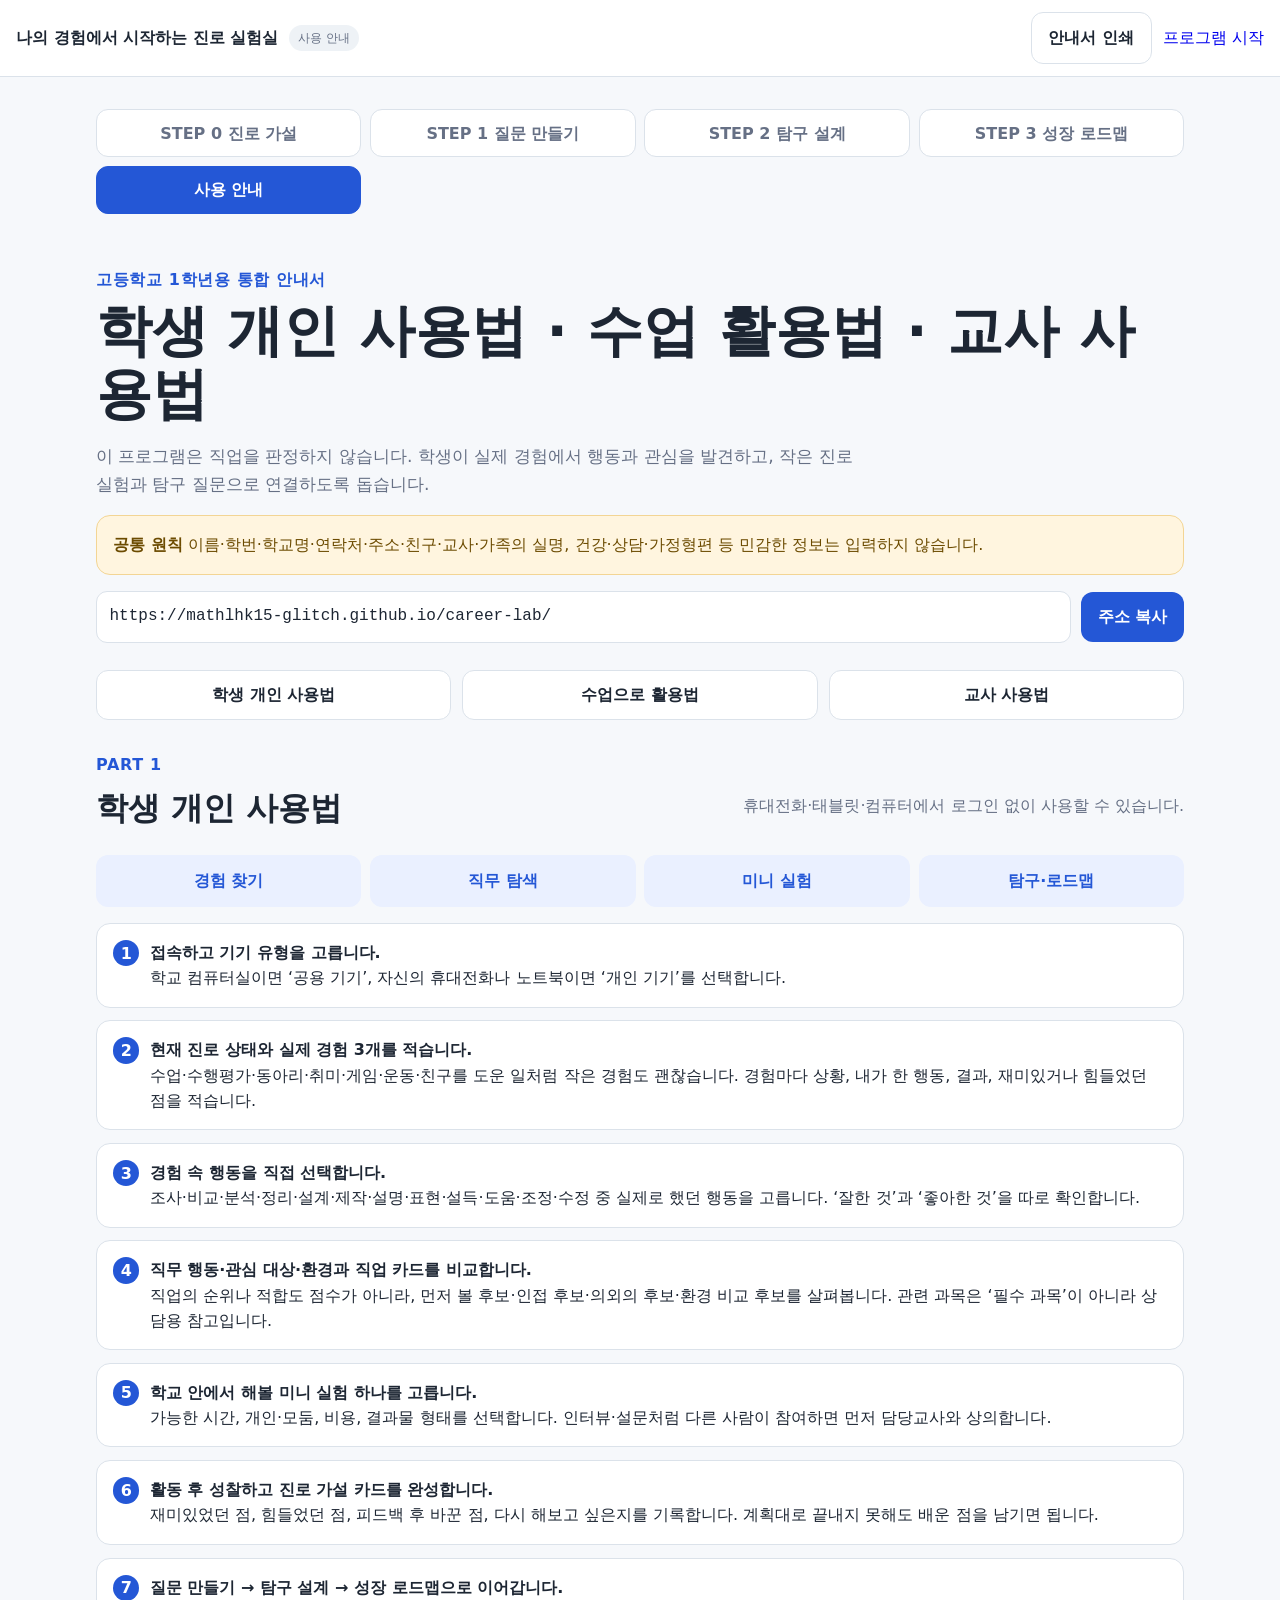
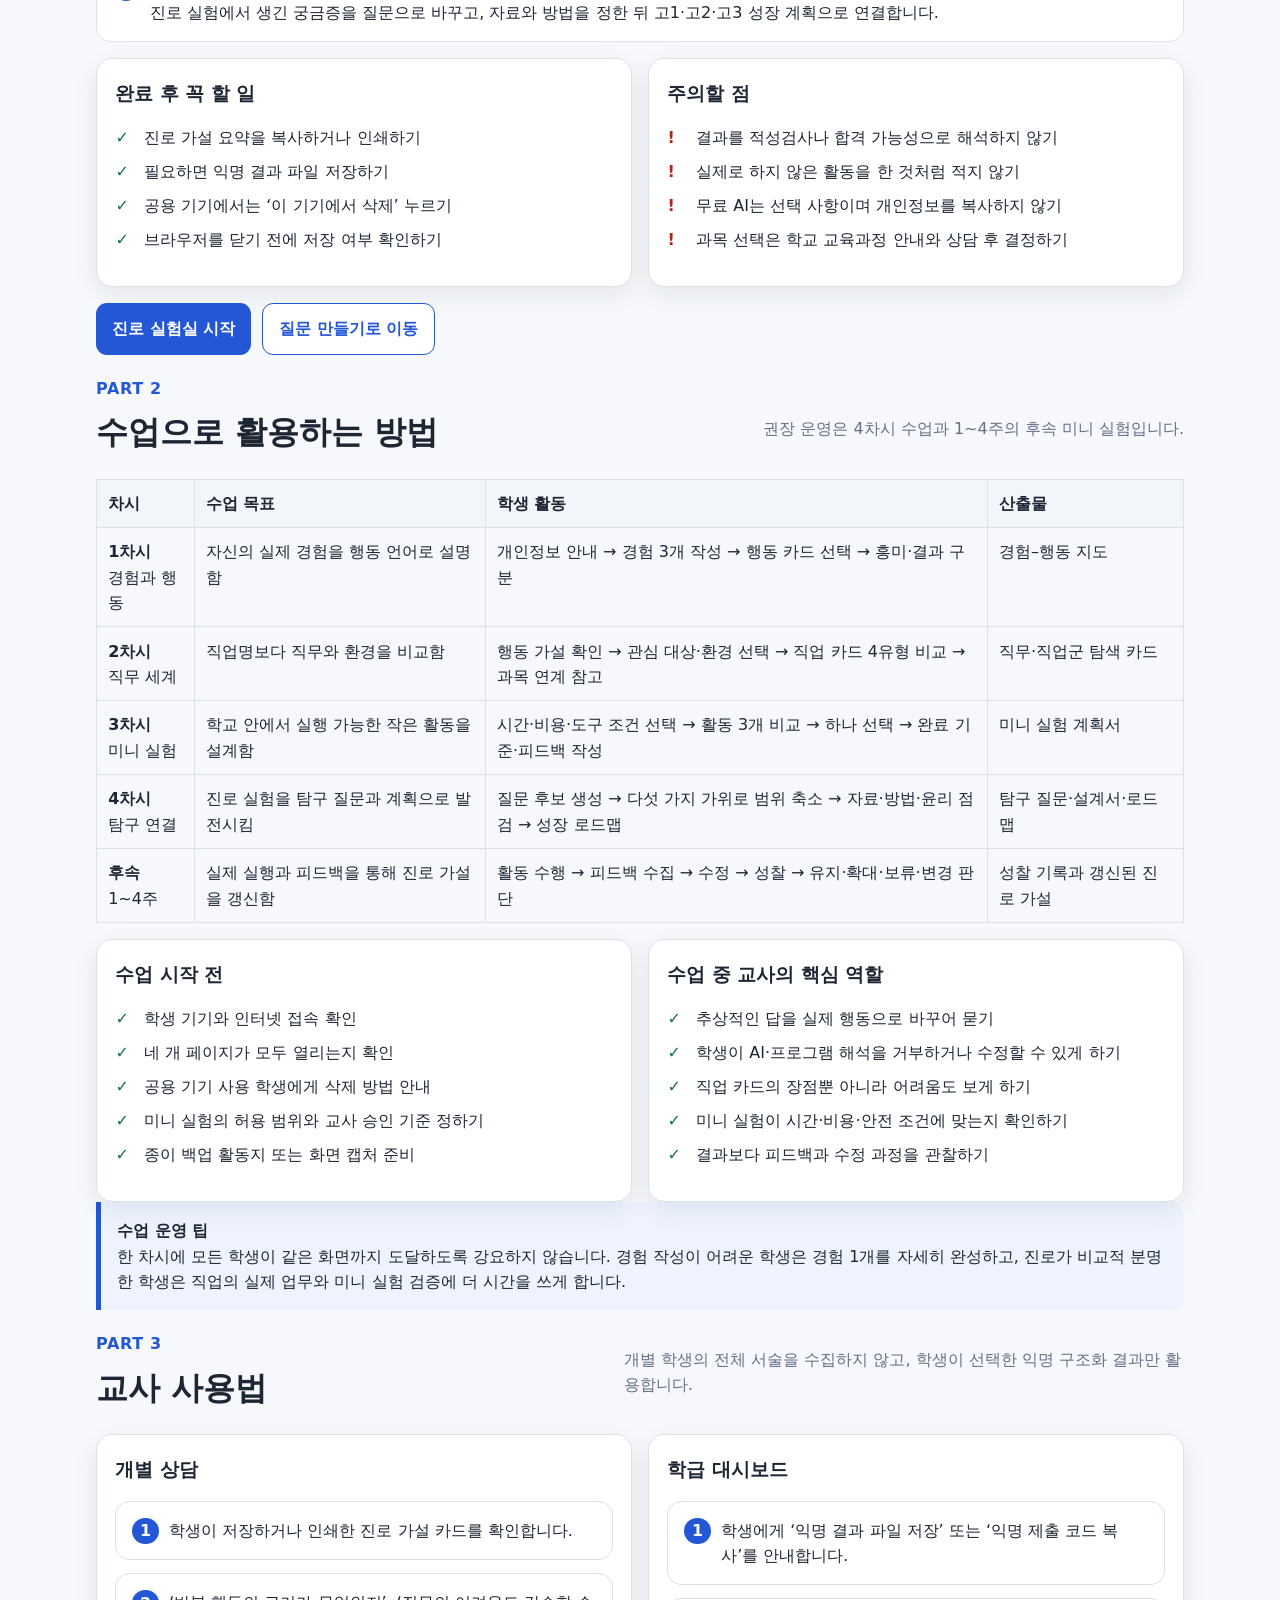
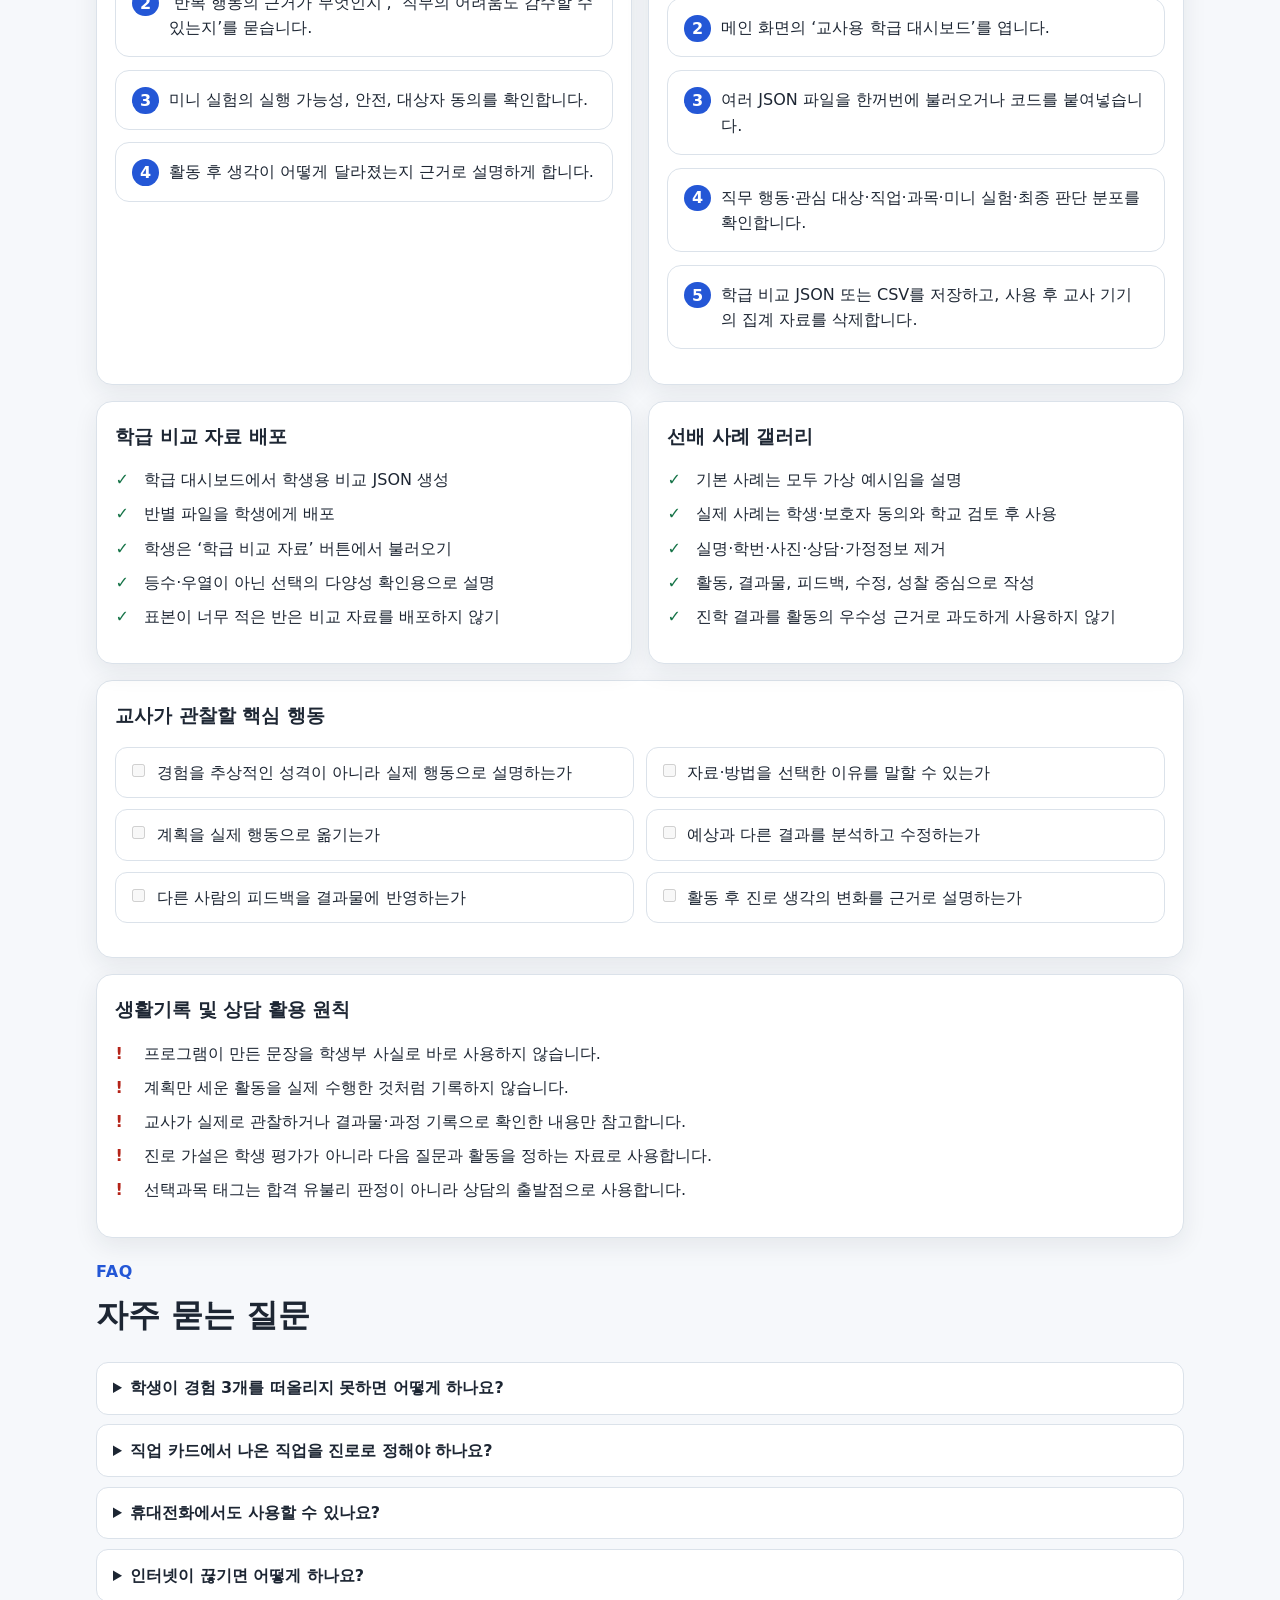
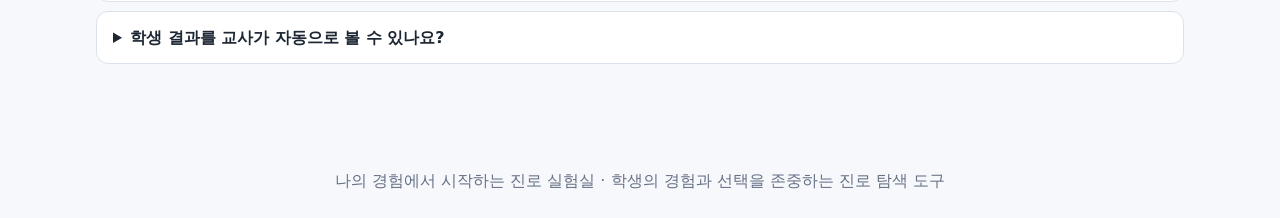
==== guide.html @ 055b1308 "Add files via upload" ====
<!DOCTYPE html>
<html lang="ko">
<head>
  <meta charset="UTF-8" />
  <meta name="viewport" content="width=device-width, initial-scale=1.0" />
  <meta name="description" content="나의 경험에서 시작하는 진로 실험실 학생·수업·교사용 안내" />
  <title>사용 안내 | 나의 경험에서 시작하는 진로 실험실</title>
  <link rel="stylesheet" href="style.css" />
  <style>
    .guide-hero{padding:2.2rem 0 1rem}.guide-hero h1{font-size:clamp(2rem,5vw,3.5rem);line-height:1.14;margin:.35rem 0}.guide-tabs{display:grid;grid-template-columns:repeat(3,1fr);gap:.7rem;position:sticky;top:68px;z-index:20;background:rgba(246,248,251,.96);backdrop-filter:blur(10px);padding:.7rem 0}.guide-tabs a{display:flex;justify-content:center;align-items:center;min-height:46px;padding:.7rem;border:1px solid var(--line);border-radius:12px;background:#fff;color:var(--text);font-weight:800;text-decoration:none}.guide-tabs a:hover{border-color:var(--primary);color:var(--primary)}.guide-section{scroll-margin-top:150px}.guide-grid{display:grid;grid-template-columns:repeat(2,minmax(0,1fr));gap:1rem}.guide-card{border:1px solid var(--line);border-radius:16px;background:#fff;padding:1.15rem;box-shadow:var(--shadow)}.guide-card h3{margin:.1rem 0 .7rem}.step-list{counter-reset:guide-step;display:grid;gap:.8rem;padding:0;list-style:none}.step-list>li{counter-increment:guide-step;position:relative;padding:1rem 1rem 1rem 3.3rem;border:1px solid var(--line);border-radius:14px;background:#fff}.step-list>li:before{content:counter(guide-step);position:absolute;left:1rem;top:1rem;width:1.65rem;height:1.65rem;border-radius:50%;display:flex;align-items:center;justify-content:center;background:var(--primary);color:#fff;font-weight:850}.mini-flow{display:grid;grid-template-columns:repeat(4,1fr);gap:.55rem;margin:1rem 0}.mini-flow div{padding:.85rem .55rem;text-align:center;border-radius:12px;background:var(--primary-soft);color:var(--primary);font-weight:800}.time-table{width:100%;border-collapse:collapse}.time-table th,.time-table td{border:1px solid var(--line);padding:.7rem;vertical-align:top}.time-table th{background:#f2f5fa;text-align:left}.check-list{display:grid;gap:.55rem;padding:0;list-style:none}.check-list li{padding-left:1.8rem;position:relative}.check-list li:before{content:'✓';position:absolute;left:0;color:var(--ok);font-weight:900}.warning-list li:before{content:'!';color:var(--danger)}.quick-actions{display:flex;gap:.7rem;flex-wrap:wrap;margin:1rem 0}.quick-actions a,.quick-actions button{display:inline-flex;align-items:center;justify-content:center;padding:.75rem 1rem;border-radius:11px;background:var(--primary);color:#fff;border:0;font-weight:800;text-decoration:none}.quick-actions .secondary-link{background:#fff;color:var(--primary);border:1px solid var(--primary)}.guide-note{border-left:5px solid var(--primary);padding:1rem;background:#eef3ff;border-radius:0 12px 12px 0}.copy-box{display:grid;grid-template-columns:1fr auto;gap:.6rem;align-items:center}.copy-box input{font-family:ui-monospace,SFMono-Regular,Menlo,monospace}.faq details{border:1px solid var(--line);border-radius:12px;background:#fff;padding:.8rem 1rem}.faq details+details{margin-top:.6rem}.faq summary{font-weight:800;cursor:pointer}.print-heading{display:none}
    @media(max-width:760px){.guide-tabs{top:0}.guide-grid,.mini-flow{grid-template-columns:1fr}.guide-tabs{grid-template-columns:1fr}.copy-box{grid-template-columns:1fr}.time-table{font-size:.88rem}}
    @media print{body{font-size:9.5pt}.topbar,.flow-nav,.guide-tabs,.quick-actions,.no-print{display:none!important}.guide-hero{padding:0}.guide-section{break-before:page}.guide-section:first-of-type{break-before:auto}.guide-card,.step-list>li,.time-table{break-inside:avoid;box-shadow:none}.print-heading{display:block}.app-shell{max-width:none;padding:0}.guide-grid{grid-template-columns:1fr 1fr}}
  </style>
</head>
<body>
  <header class="topbar no-print">
    <div><strong>나의 경험에서 시작하는 진로 실험실</strong><span class="badge">사용 안내</span></div>
    <div class="top-actions"><button type="button" class="ghost" onclick="window.print()">안내서 인쇄</button><a class="ghost" href="index.html" style="text-decoration:none">프로그램 시작</a></div>
  </header>

  <main class="app-shell flow-shell">
    <nav class="flow-nav no-print" aria-label="학생 성장 로드맵">
      <a href="index.html">STEP 0 진로 가설</a>
      <a href="keyword.html">STEP 1 질문 만들기</a>
      <a href="inquiry.html">STEP 2 탐구 설계</a>
      <a href="roadmap.html">STEP 3 성장 로드맵</a>
      <a href="guide.html" aria-current="page">사용 안내</a>
    </nav>

    <section class="guide-hero">
      <p class="eyebrow">고등학교 1학년용 통합 안내서</p>
      <h1>학생 개인 사용법 · 수업 활용법 · 교사 사용법</h1>
      <p class="lead">이 프로그램은 직업을 판정하지 않습니다. 학생이 실제 경험에서 행동과 관심을 발견하고, 작은 진로 실험과 탐구 질문으로 연결하도록 돕습니다.</p>
      <div class="notice warning"><strong>공통 원칙</strong> 이름·학번·학교명·연락처·주소·친구·교사·가족의 실명, 건강·상담·가정형편 등 민감한 정보는 입력하지 않습니다.</div>
      <div class="copy-box no-print">
        <input id="siteUrl" value="https://mathlhk15-glitch.github.io/career-lab/" readonly aria-label="프로그램 주소" />
        <button type="button" id="copyUrl">주소 복사</button>
      </div>
    </section>

    <nav class="guide-tabs no-print" aria-label="사용 대상별 안내">
      <a href="#student">학생 개인 사용법</a>
      <a href="#class">수업으로 활용법</a>
      <a href="#teacher">교사 사용법</a>
    </nav>

    <section id="student" class="guide-section">
      <div class="section-head"><div><p class="eyebrow">PART 1</p><h2>학생 개인 사용법</h2></div><p>휴대전화·태블릿·컴퓨터에서 로그인 없이 사용할 수 있습니다.</p></div>
      <div class="mini-flow"><div>경험 찾기</div><div>직무 탐색</div><div>미니 실험</div><div>탐구·로드맵</div></div>
      <ol class="step-list">
        <li><strong>접속하고 기기 유형을 고릅니다.</strong><br>학교 컴퓨터실이면 ‘공용 기기’, 자신의 휴대전화나 노트북이면 ‘개인 기기’를 선택합니다.</li>
        <li><strong>현재 진로 상태와 실제 경험 3개를 적습니다.</strong><br>수업·수행평가·동아리·취미·게임·운동·친구를 도운 일처럼 작은 경험도 괜찮습니다. 경험마다 상황, 내가 한 행동, 결과, 재미있거나 힘들었던 점을 적습니다.</li>
        <li><strong>경험 속 행동을 직접 선택합니다.</strong><br>조사·비교·분석·정리·설계·제작·설명·표현·설득·도움·조정·수정 중 실제로 했던 행동을 고릅니다. ‘잘한 것’과 ‘좋아한 것’을 따로 확인합니다.</li>
        <li><strong>직무 행동·관심 대상·환경과 직업 카드를 비교합니다.</strong><br>직업의 순위나 적합도 점수가 아니라, 먼저 볼 후보·인접 후보·의외의 후보·환경 비교 후보를 살펴봅니다. 관련 과목은 ‘필수 과목’이 아니라 상담용 참고입니다.</li>
        <li><strong>학교 안에서 해볼 미니 실험 하나를 고릅니다.</strong><br>가능한 시간, 개인·모둠, 비용, 결과물 형태를 선택합니다. 인터뷰·설문처럼 다른 사람이 참여하면 먼저 담당교사와 상의합니다.</li>
        <li><strong>활동 후 성찰하고 진로 가설 카드를 완성합니다.</strong><br>재미있었던 점, 힘들었던 점, 피드백 후 바꾼 점, 다시 해보고 싶은지를 기록합니다. 계획대로 끝내지 못해도 배운 점을 남기면 됩니다.</li>
        <li><strong>질문 만들기 → 탐구 설계 → 성장 로드맵으로 이어갑니다.</strong><br>진로 실험에서 생긴 궁금증을 질문으로 바꾸고, 자료와 방법을 정한 뒤 고1·고2·고3 성장 계획으로 연결합니다.</li>
      </ol>
      <div class="guide-grid">
        <article class="guide-card"><h3>완료 후 꼭 할 일</h3><ul class="check-list"><li>진로 가설 요약을 복사하거나 인쇄하기</li><li>필요하면 익명 결과 파일 저장하기</li><li>공용 기기에서는 ‘이 기기에서 삭제’ 누르기</li><li>브라우저를 닫기 전에 저장 여부 확인하기</li></ul></article>
        <article class="guide-card"><h3>주의할 점</h3><ul class="check-list warning-list"><li>결과를 적성검사나 합격 가능성으로 해석하지 않기</li><li>실제로 하지 않은 활동을 한 것처럼 적지 않기</li><li>무료 AI는 선택 사항이며 개인정보를 복사하지 않기</li><li>과목 선택은 학교 교육과정 안내와 상담 후 결정하기</li></ul></article>
      </div>
      <div class="quick-actions no-print"><a href="index.html">진로 실험실 시작</a><a class="secondary-link" href="keyword.html">질문 만들기로 이동</a></div>
    </section>

    <section id="class" class="guide-section">
      <div class="section-head"><div><p class="eyebrow">PART 2</p><h2>수업으로 활용하는 방법</h2></div><p>권장 운영은 4차시 수업과 1~4주의 후속 미니 실험입니다.</p></div>
      <table class="time-table">
        <thead><tr><th>차시</th><th>수업 목표</th><th>학생 활동</th><th>산출물</th></tr></thead>
        <tbody>
          <tr><td><strong>1차시</strong><br>경험과 행동</td><td>자신의 실제 경험을 행동 언어로 설명함</td><td>개인정보 안내 → 경험 3개 작성 → 행동 카드 선택 → 흥미·결과 구분</td><td>경험–행동 지도</td></tr>
          <tr><td><strong>2차시</strong><br>직무 세계</td><td>직업명보다 직무와 환경을 비교함</td><td>행동 가설 확인 → 관심 대상·환경 선택 → 직업 카드 4유형 비교 → 과목 연계 참고</td><td>직무·직업군 탐색 카드</td></tr>
          <tr><td><strong>3차시</strong><br>미니 실험</td><td>학교 안에서 실행 가능한 작은 활동을 설계함</td><td>시간·비용·도구 조건 선택 → 활동 3개 비교 → 하나 선택 → 완료 기준·피드백 작성</td><td>미니 실험 계획서</td></tr>
          <tr><td><strong>4차시</strong><br>탐구 연결</td><td>진로 실험을 탐구 질문과 계획으로 발전시킴</td><td>질문 후보 생성 → 다섯 가지 가위로 범위 축소 → 자료·방법·윤리 점검 → 성장 로드맵</td><td>탐구 질문·설계서·로드맵</td></tr>
          <tr><td><strong>후속</strong><br>1~4주</td><td>실제 실행과 피드백을 통해 진로 가설을 갱신함</td><td>활동 수행 → 피드백 수집 → 수정 → 성찰 → 유지·확대·보류·변경 판단</td><td>성찰 기록과 갱신된 진로 가설</td></tr>
        </tbody>
      </table>
      <div class="guide-grid" style="margin-top:1rem">
        <article class="guide-card"><h3>수업 시작 전</h3><ul class="check-list"><li>학생 기기와 인터넷 접속 확인</li><li>네 개 페이지가 모두 열리는지 확인</li><li>공용 기기 사용 학생에게 삭제 방법 안내</li><li>미니 실험의 허용 범위와 교사 승인 기준 정하기</li><li>종이 백업 활동지 또는 화면 캡처 준비</li></ul></article>
        <article class="guide-card"><h3>수업 중 교사의 핵심 역할</h3><ul class="check-list"><li>추상적인 답을 실제 행동으로 바꾸어 묻기</li><li>학생이 AI·프로그램 해석을 거부하거나 수정할 수 있게 하기</li><li>직업 카드의 장점뿐 아니라 어려움도 보게 하기</li><li>미니 실험이 시간·비용·안전 조건에 맞는지 확인하기</li><li>결과보다 피드백과 수정 과정을 관찰하기</li></ul></article>
      </div>
      <div class="guide-note"><strong>수업 운영 팁</strong><br>한 차시에 모든 학생이 같은 화면까지 도달하도록 강요하지 않습니다. 경험 작성이 어려운 학생은 경험 1개를 자세히 완성하고, 진로가 비교적 분명한 학생은 직업의 실제 업무와 미니 실험 검증에 더 시간을 쓰게 합니다.</div>
    </section>

    <section id="teacher" class="guide-section">
      <div class="section-head"><div><p class="eyebrow">PART 3</p><h2>교사 사용법</h2></div><p>개별 학생의 전체 서술을 수집하지 않고, 학생이 선택한 익명 구조화 결과만 활용합니다.</p></div>
      <div class="guide-grid">
        <article class="guide-card"><h3>개별 상담</h3><ol class="step-list"><li>학생이 저장하거나 인쇄한 진로 가설 카드를 확인합니다.</li><li>‘반복 행동의 근거가 무엇인지’, ‘직무의 어려움도 감수할 수 있는지’를 묻습니다.</li><li>미니 실험의 실행 가능성, 안전, 대상자 동의를 확인합니다.</li><li>활동 후 생각이 어떻게 달라졌는지 근거로 설명하게 합니다.</li></ol></article>
        <article class="guide-card"><h3>학급 대시보드</h3><ol class="step-list"><li>학생에게 ‘익명 결과 파일 저장’ 또는 ‘익명 제출 코드 복사’를 안내합니다.</li><li>메인 화면의 ‘교사용 학급 대시보드’를 엽니다.</li><li>여러 JSON 파일을 한꺼번에 불러오거나 코드를 붙여넣습니다.</li><li>직무 행동·관심 대상·직업·과목·미니 실험·최종 판단 분포를 확인합니다.</li><li>학급 비교 JSON 또는 CSV를 저장하고, 사용 후 교사 기기의 집계 자료를 삭제합니다.</li></ol></article>
        <article class="guide-card"><h3>학급 비교 자료 배포</h3><ul class="check-list"><li>학급 대시보드에서 학생용 비교 JSON 생성</li><li>반별 파일을 학생에게 배포</li><li>학생은 ‘학급 비교 자료’ 버튼에서 불러오기</li><li>등수·우열이 아닌 선택의 다양성 확인용으로 설명</li><li>표본이 너무 적은 반은 비교 자료를 배포하지 않기</li></ul></article>
        <article class="guide-card"><h3>선배 사례 갤러리</h3><ul class="check-list"><li>기본 사례는 모두 가상 예시임을 설명</li><li>실제 사례는 학생·보호자 동의와 학교 검토 후 사용</li><li>실명·학번·사진·상담·가정정보 제거</li><li>활동, 결과물, 피드백, 수정, 성찰 중심으로 작성</li><li>진학 결과를 활동의 우수성 근거로 과도하게 사용하지 않기</li></ul></article>
      </div>
      <article class="guide-card" style="margin-top:1rem"><h3>교사가 관찰할 핵심 행동</h3><div class="check-grid"><label><input type="checkbox" disabled> 경험을 추상적인 성격이 아니라 실제 행동으로 설명하는가</label><label><input type="checkbox" disabled> 자료·방법을 선택한 이유를 말할 수 있는가</label><label><input type="checkbox" disabled> 계획을 실제 행동으로 옮기는가</label><label><input type="checkbox" disabled> 예상과 다른 결과를 분석하고 수정하는가</label><label><input type="checkbox" disabled> 다른 사람의 피드백을 결과물에 반영하는가</label><label><input type="checkbox" disabled> 활동 후 진로 생각의 변화를 근거로 설명하는가</label></div></article>
      <article class="guide-card" style="margin-top:1rem"><h3>생활기록 및 상담 활용 원칙</h3><ul class="check-list warning-list"><li>프로그램이 만든 문장을 학생부 사실로 바로 사용하지 않습니다.</li><li>계획만 세운 활동을 실제 수행한 것처럼 기록하지 않습니다.</li><li>교사가 실제로 관찰하거나 결과물·과정 기록으로 확인한 내용만 참고합니다.</li><li>진로 가설은 학생 평가가 아니라 다음 질문과 활동을 정하는 자료로 사용합니다.</li><li>선택과목 태그는 합격 유불리 판정이 아니라 상담의 출발점으로 사용합니다.</li></ul></article>
    </section>

    <section class="guide-section faq">
      <div class="section-head"><div><p class="eyebrow">FAQ</p><h2>자주 묻는 질문</h2></div></div>
      <details><summary>학생이 경험 3개를 떠올리지 못하면 어떻게 하나요?</summary><p>최근 한 달의 수업·모둠활동·취미·게임·운동으로 범위를 좁히고, 짝 인터뷰를 활용합니다. 3개를 억지로 채우기보다 경험 1개를 구체적으로 완성하는 것이 낫습니다.</p></details>
      <details><summary>직업 카드에서 나온 직업을 진로로 정해야 하나요?</summary><p>아닙니다. 직업 카드는 직무 행동과 환경을 비교하기 위한 후보입니다. 작은 활동으로 일부 직무를 직접 해본 뒤 판단을 유지·확대·보류·변경합니다.</p></details>
      <details><summary>휴대전화에서도 사용할 수 있나요?</summary><p>가능합니다. 다만 긴 경험 작성과 탐구 설계는 화면이 큰 태블릿이나 컴퓨터가 더 편합니다.</p></details>
      <details><summary>인터넷이 끊기면 어떻게 하나요?</summary><p>페이지가 이미 열려 있다면 일부 작업은 계속 가능하지만 새로고침이나 페이지 이동에서 문제가 생길 수 있습니다. 수업 전 접속을 확인하고 종이 백업지를 준비하는 것이 안전합니다.</p></details>
      <details><summary>학생 결과를 교사가 자동으로 볼 수 있나요?</summary><p>아닙니다. 서버가 없으므로 자동 수집되지 않습니다. 학생이 익명 결과 파일이나 코드를 직접 제출한 경우에만 교사가 학급 대시보드에서 집계할 수 있습니다.</p></details>
    </section>
  </main>

  <footer>나의 경험에서 시작하는 진로 실험실 · 학생의 경험과 선택을 존중하는 진로 탐색 도구</footer>
  <script>
    const copyButton=document.getElementById('copyUrl');
    copyButton.addEventListener('click',async()=>{
      const text=document.getElementById('siteUrl').value;
      try{await navigator.clipboard.writeText(text);copyButton.textContent='복사됨';}
      catch(e){document.getElementById('siteUrl').select();document.execCommand('copy');copyButton.textContent='복사됨';}
      setTimeout(()=>copyButton.textContent='주소 복사',1400);
    });
  </script>
</body>
</html>
---- style.css ----
@page{size:A4;margin:10mm}
:root{--bg:#f6f8fb;--card:#fff;--text:#1d2633;--muted:#667085;--line:#dbe2ea;--primary:#2457d6;--primary-soft:#eaf0ff;--ok:#157347;--warn:#8a5a00;--danger:#b42318;--shadow:0 8px 24px rgba(31,42,55,.08);--radius:18px}
*{box-sizing:border-box}html{scroll-behavior:smooth}body{margin:0;font-family:system-ui,-apple-system,BlinkMacSystemFont,"Noto Sans KR","Segoe UI",sans-serif;background:var(--bg);color:var(--text);line-height:1.58}button,input,textarea,select{font:inherit}button{border:0;border-radius:12px;background:var(--primary);color:white;padding:.78rem 1.05rem;font-weight:700;cursor:pointer}button:hover{filter:brightness(.97)}button.secondary{background:var(--primary-soft);color:var(--primary)}button.ghost{background:transparent;color:var(--text);border:1px solid var(--line)}button.danger,.danger{background:var(--danger);color:white}.danger.ghost{background:transparent;color:var(--danger);border-color:#f3b5b0}.hidden{display:none!important}.topbar{position:sticky;top:0;z-index:20;background:rgba(255,255,255,.95);backdrop-filter:blur(10px);border-bottom:1px solid var(--line);padding:.75rem 1rem;display:flex;align-items:center;justify-content:space-between;gap:1rem}.topbar>div{display:flex;align-items:center;gap:.7rem}.top-actions{justify-content:flex-end}.badge{font-size:.78rem;padding:.2rem .55rem;border-radius:999px;background:#eef2f6;color:var(--muted)}.app-shell{max-width:1120px;margin:auto;padding:2rem 1rem 5rem}.hero{background:linear-gradient(135deg,#fff,#eef3ff);border:1px solid var(--line);border-radius:28px;padding:clamp(1.4rem,4vw,3.2rem);box-shadow:var(--shadow)}.eyebrow{font-weight:800;color:var(--primary);letter-spacing:.04em;margin:0 0 .4rem}.hero h1{font-size:clamp(2rem,5vw,3.6rem);line-height:1.15;margin:.2rem 0 1rem}.lead{font-size:1.08rem;color:var(--muted);max-width:760px}.notice{padding:1rem;border-radius:14px;margin:1rem 0}.notice.warning{background:#fff5df;color:#6c4b00;border:1px solid #f3d594}.notice.info{background:#eef6ff;color:#174a7e;border:1px solid #c8def5}.device-choice{margin-top:2rem}.choice-grid{display:grid;gap:1rem}.choice-grid.two{grid-template-columns:repeat(2,minmax(0,1fr))}.choice-grid.three{grid-template-columns:repeat(3,minmax(0,1fr))}.choice-card{background:white;color:var(--text);border:2px solid var(--line);text-align:left;padding:1.1rem;display:flex;flex-direction:column;gap:.4rem}.choice-card.selected{border-color:var(--primary);background:var(--primary-soft)}.choice-icon{font-size:1.8rem}.choice-card small{color:var(--muted)}.compact .choice-card{min-height:120px}.progress-nav{display:grid;grid-template-columns:repeat(5,1fr);gap:.5rem;margin-bottom:1rem}.progress-nav button{background:white;color:var(--muted);border:1px solid var(--line);padding:.65rem .3rem}.progress-nav button.active{background:var(--primary);color:white}.progress-nav button.done{border-color:#8fd0ad;color:var(--ok)}.progress-nav span{display:inline-grid;place-items:center;width:1.5rem;height:1.5rem;border-radius:50%;background:rgba(0,0,0,.07);margin-right:.25rem}.class-guide{display:flex;gap:.8rem;align-items:center;flex-wrap:wrap;padding:.7rem 1rem;background:#111827;color:white;border-radius:14px;margin-bottom:1.2rem}.class-guide span:last-child{margin-left:auto;color:#d1d5db}.step-panel{animation:fade .2s ease}@keyframes fade{from{opacity:.2;transform:translateY(4px)}to{opacity:1;transform:none}}.section-head{display:flex;justify-content:space-between;gap:2rem;align-items:end;margin:1.3rem 0}.section-head h2{font-size:2rem;margin:0}.section-head>p{max-width:560px;color:var(--muted)}.card{background:var(--card);border:1px solid var(--line);border-radius:var(--radius);padding:1.2rem;margin:1rem 0;box-shadow:0 2px 10px rgba(31,42,55,.03)}.card h3{margin-top:0}.card-title-row{display:flex;justify-content:space-between;gap:1rem;align-items:center}.help{color:var(--muted);font-size:.94rem}.chip-grid{display:flex;flex-wrap:wrap;gap:.55rem;margin:.8rem 0 1rem}.chip{border:1px solid var(--line);background:white;color:var(--text);padding:.58rem .85rem;border-radius:999px;font-weight:650}.chip.selected{background:var(--primary);color:white;border-color:var(--primary)}.stack{display:grid;gap:1rem}.experience-card h4{margin:.2rem 0}.field-grid{display:grid;grid-template-columns:repeat(2,minmax(0,1fr));gap:.8rem}.field{display:grid;gap:.35rem}.field label{font-weight:750}.field small{color:var(--muted)}input,textarea,select{width:100%;border:1px solid var(--line);background:white;color:var(--text);border-radius:11px;padding:.78rem}.field textarea{min-height:105px;resize:vertical}.word-warning{color:var(--warn);font-weight:700;font-size:.86rem}.peer-box{background:#fbfbff}.action-card{border-left:5px solid var(--primary)}.action-option{display:flex;gap:.5rem;align-items:flex-start;padding:.65rem;border:1px solid var(--line);border-radius:12px;background:white}.action-option input{width:auto;margin-top:.3rem}.action-option small{display:block;color:var(--muted)}.ratings{display:grid;grid-template-columns:1fr 1fr;gap:.8rem;margin-top:.9rem}.matrix-grid{display:grid;grid-template-columns:repeat(2,minmax(0,1fr));gap:.8rem}.matrix-cell{min-height:150px;border:1px dashed var(--line);border-radius:14px;padding:1rem}.matrix-cell h4{margin:0 0 .6rem}.matrix-cell ul{margin:.3rem 0;padding-left:1.2rem}.matrix-core{background:#edf9f2}.matrix-grow{background:#eef5ff}.matrix-burden{background:#fff1ef}.matrix-unclear{background:#f6f7f9}.hypothesis{border:1px solid var(--line);border-radius:14px;padding:1rem}.hypothesis .evidence{font-size:.9rem;color:var(--muted)}.hypothesis-controls{display:flex;gap:.45rem;flex-wrap:wrap;margin-top:.7rem}.hypothesis-controls button{padding:.45rem .65rem;font-size:.86rem;background:white;color:var(--text);border:1px solid var(--line)}.hypothesis-controls button.selected{background:var(--primary);color:white}.env-row{display:grid;grid-template-columns:1fr auto 1fr;gap:.8rem;align-items:center}.env-row input{width:auto}.env-row .scale{display:flex;gap:.3rem}.env-label.right{text-align:right}.filter-grid{display:grid;grid-template-columns:repeat(2,minmax(0,1fr));gap:.8rem}.job-grid{display:grid;grid-template-columns:repeat(2,minmax(0,1fr));gap:1rem}.job-card{border:1px solid var(--line);border-radius:16px;padding:1rem;background:white;display:flex;flex-direction:column}.job-card .type{display:inline-block;font-size:.78rem;padding:.2rem .55rem;border-radius:999px;background:var(--primary-soft);color:var(--primary);font-weight:800}.job-card h4{font-size:1.2rem;margin:.5rem 0}.job-card ul{padding-left:1.2rem}.tag-row{display:flex;flex-wrap:wrap;gap:.35rem;margin-top:.5rem}.tag{font-size:.78rem;padding:.2rem .5rem;border-radius:999px;background:#f0f2f5;color:#475467}.job-card .select-job{margin-top:auto}.job-card.selected{outline:3px solid var(--primary)}.approval-line{display:flex;gap:.55rem;align-items:flex-start;margin-top:1rem}.approval-line input{width:auto;margin-top:.25rem}.plan-grid{display:grid;grid-template-columns:repeat(2,minmax(0,1fr));gap:.8rem}.summary-card{border:2px solid var(--primary);background:linear-gradient(135deg,#fff,#eef3ff);border-radius:18px;padding:1.2rem}.summary-card dl{display:grid;grid-template-columns:180px 1fr;gap:.65rem 1rem}.summary-card dt{font-weight:800;color:#344054}.summary-card dd{margin:0}.button-row{display:flex;gap:.7rem;flex-wrap:wrap;margin-top:1rem}.step-actions{display:grid;grid-template-columns:auto 1fr auto;align-items:center;gap:1rem;margin-top:1.2rem}.step-actions span{text-align:center;color:var(--muted)}dialog{border:0;border-radius:18px;padding:0;max-width:700px;width:calc(100% - 2rem);box-shadow:var(--shadow)}dialog::backdrop{background:rgba(0,0,0,.45)}dialog form{padding:1.3rem}footer{text-align:center;color:var(--muted);padding:1.5rem}.empty-state{padding:1rem;border:1px dashed var(--line);border-radius:12px;color:var(--muted)}
@media(max-width:760px){.topbar{align-items:flex-start}.top-actions{flex-direction:column}.choice-grid.two,.choice-grid.three,.field-grid,.job-grid,.filter-grid,.plan-grid,.matrix-grid{grid-template-columns:1fr}.progress-nav{grid-template-columns:repeat(5,1fr);overflow:auto}.progress-nav button{font-size:.72rem}.progress-nav button span{display:none}.section-head{display:block}.env-row{grid-template-columns:1fr}.env-label.right{text-align:left}.class-guide span:last-child{margin-left:0}.summary-card dl{grid-template-columns:1fr}.topbar strong{font-size:.9rem}}
@media print{html,body{width:210mm;min-height:297mm}body{background:white;font-size:9pt;line-height:1.28}.no-print,.hero,.step-panel:not([data-step-panel="5"]),#reflectionForm,#finalComparison,#revisitWhen,#revisitCustom{display:none!important}.app-shell{max-width:none;padding:0}.step-panel[data-step-panel="5"]{display:block!important}.section-head{display:none}.step-panel[data-step-panel="5"]>.card:not(#summaryPrintCard){display:none!important}.card{box-shadow:none;border:0;padding:0;margin:0}.summary-card{border:1.5pt solid #111;background:white;padding:9pt;break-inside:avoid;page-break-inside:avoid;max-height:275mm;overflow:hidden}.summary-card dl{grid-template-columns:115pt 1fr;gap:4pt 8pt}.summary-card:before{content:"나의 진로 가설 & 미니 실험 요약";display:block;font-size:17pt;font-weight:800;margin-bottom:10pt}footer{display:none}}
/* v2 additions */
.field-alert{border-color:var(--danger)!important;background:#fff5f4!important}.privacy-warning{color:var(--danger);font-weight:750;font-size:.86rem}.fragment-row{display:flex;gap:.35rem;flex-wrap:wrap}.fragment{background:#f4f6f8;color:#344054;border:1px solid var(--line);padding:.28rem .48rem;border-radius:8px;font-size:.78rem;font-weight:600}.course-grid{display:grid;grid-template-columns:repeat(2,minmax(0,1fr));gap:.7rem}.course-card{display:flex;gap:.6rem;align-items:flex-start;border:1px solid var(--line);border-radius:14px;padding:.85rem;background:#fff}.course-card.selected{border-color:var(--primary);background:var(--primary-soft)}.course-card input{width:auto;margin-top:.25rem}.course-card small{display:block;color:var(--muted);margin-top:.2rem}.source-status{margin-top:auto}.gallery-grid{display:grid;grid-template-columns:repeat(2,minmax(0,1fr));gap:1rem}.gallery-card{border:1px solid var(--line);border-radius:16px;padding:1rem;background:#fff}.gallery-card h4{margin:.5rem 0}.gallery-card .type{display:inline-block;font-size:.75rem;padding:.2rem .5rem;border-radius:999px;background:#f3f4f6;color:#475467;font-weight:800}.gallery-card .type.approved{background:#eaf8ef;color:var(--ok)}.chart-stack{display:grid;gap:1rem}.chart-card{border:1px solid var(--line);border-radius:14px;padding:1rem;background:#fff}.chart-card h4{margin:.1rem 0 .8rem}.bar-row{display:grid;grid-template-columns:minmax(110px,1.2fr) minmax(120px,3fr) 38px;gap:.6rem;align-items:center;margin:.45rem 0;font-size:.9rem}.bar-row.my-choice>span{font-weight:800;color:var(--primary)}.bar-track{height:12px;background:#eef1f5;border-radius:999px;overflow:hidden}.bar-track i{display:block;height:100%;background:var(--primary);border-radius:999px}.bar-row.my-choice .bar-track i{background:#157347}.wide-dialog{max-width:1080px}.dashboard-tools{display:grid;grid-template-columns:1fr 1fr;gap:1rem}.dashboard-tools label{display:grid;gap:.4rem}.dashboard-summary{display:grid;grid-template-columns:repeat(3,1fr);gap:.8rem;margin:1rem 0}.metric{padding:1rem;border:1px solid var(--line);border-radius:14px;background:var(--primary-soft);display:flex;flex-direction:column}.metric strong{font-size:1.8rem;color:var(--primary)}.dashboard-grid{display:grid;grid-template-columns:repeat(2,minmax(0,1fr));gap:1rem}.dashboard-grid .chart-card{height:max-content}hr{border:0;border-top:1px solid var(--line);margin:1.5rem 0}
@media(max-width:760px){.course-grid,.gallery-grid,.dashboard-tools,.dashboard-summary,.dashboard-grid{grid-template-columns:1fr}.bar-row{grid-template-columns:1fr}.bar-row b{justify-self:end}.wide-dialog{max-width:calc(100% - 1rem)}}

/* Integrated STEP 0-3 flow */
.flow-nav{display:grid;grid-template-columns:repeat(4,minmax(0,1fr));gap:.55rem;margin:0 0 1.1rem}.flow-nav a{display:flex;align-items:center;justify-content:center;text-align:center;min-height:46px;padding:.65rem .5rem;border:1px solid var(--line);border-radius:12px;background:#fff;color:var(--muted);font-weight:750;text-decoration:none}.flow-nav a[aria-current="page"]{background:var(--primary);color:#fff;border-color:var(--primary)}.flow-hero{padding:1.5rem 0 .4rem}.flow-hero h1{font-size:clamp(2rem,5vw,3.4rem);line-height:1.13;margin:.35rem 0}.flow-shell .candidate-card{display:flex;gap:.8rem;align-items:flex-start;padding:1rem;border:1px solid var(--line);border-radius:14px;background:#fff}.flow-shell .candidate-card input{width:auto;margin-top:.25rem}.check-grid{display:grid;grid-template-columns:repeat(2,minmax(0,1fr));gap:.7rem;margin:1rem 0}.check-grid label{display:flex;align-items:flex-start;gap:.55rem;padding:.75rem;border:1px solid var(--line);border-radius:12px;background:#fff}.check-grid input{width:auto;margin-top:.25rem}.roadmap-year-grid{display:grid;grid-template-columns:repeat(3,minmax(0,1fr));gap:1rem}.year-card{margin:0}.year-badge{display:inline-block;padding:.3rem .65rem;border-radius:999px;background:var(--primary-soft);color:var(--primary);font-weight:800}.milestone-grid{display:grid;grid-template-columns:repeat(2,minmax(0,1fr));gap:.8rem}.print-only{display:none}
@media(max-width:760px){.flow-nav{grid-template-columns:1fr 1fr}.roadmap-year-grid,.milestone-grid,.check-grid{grid-template-columns:1fr}.flow-nav a{font-size:.82rem}}
@media print{.flow-nav,.flow-hero,.topbar,footer{display:none!important}.print-only{display:block!important}.flow-shell>.card:not(.print-only),.flow-shell>.roadmap-year-grid,.flow-shell>.notice{display:none!important}.inquiry-print,.flow-shell>.print-only{display:block!important}.summary-card{max-height:none;overflow:visible}.summary-card:before{content:none}}
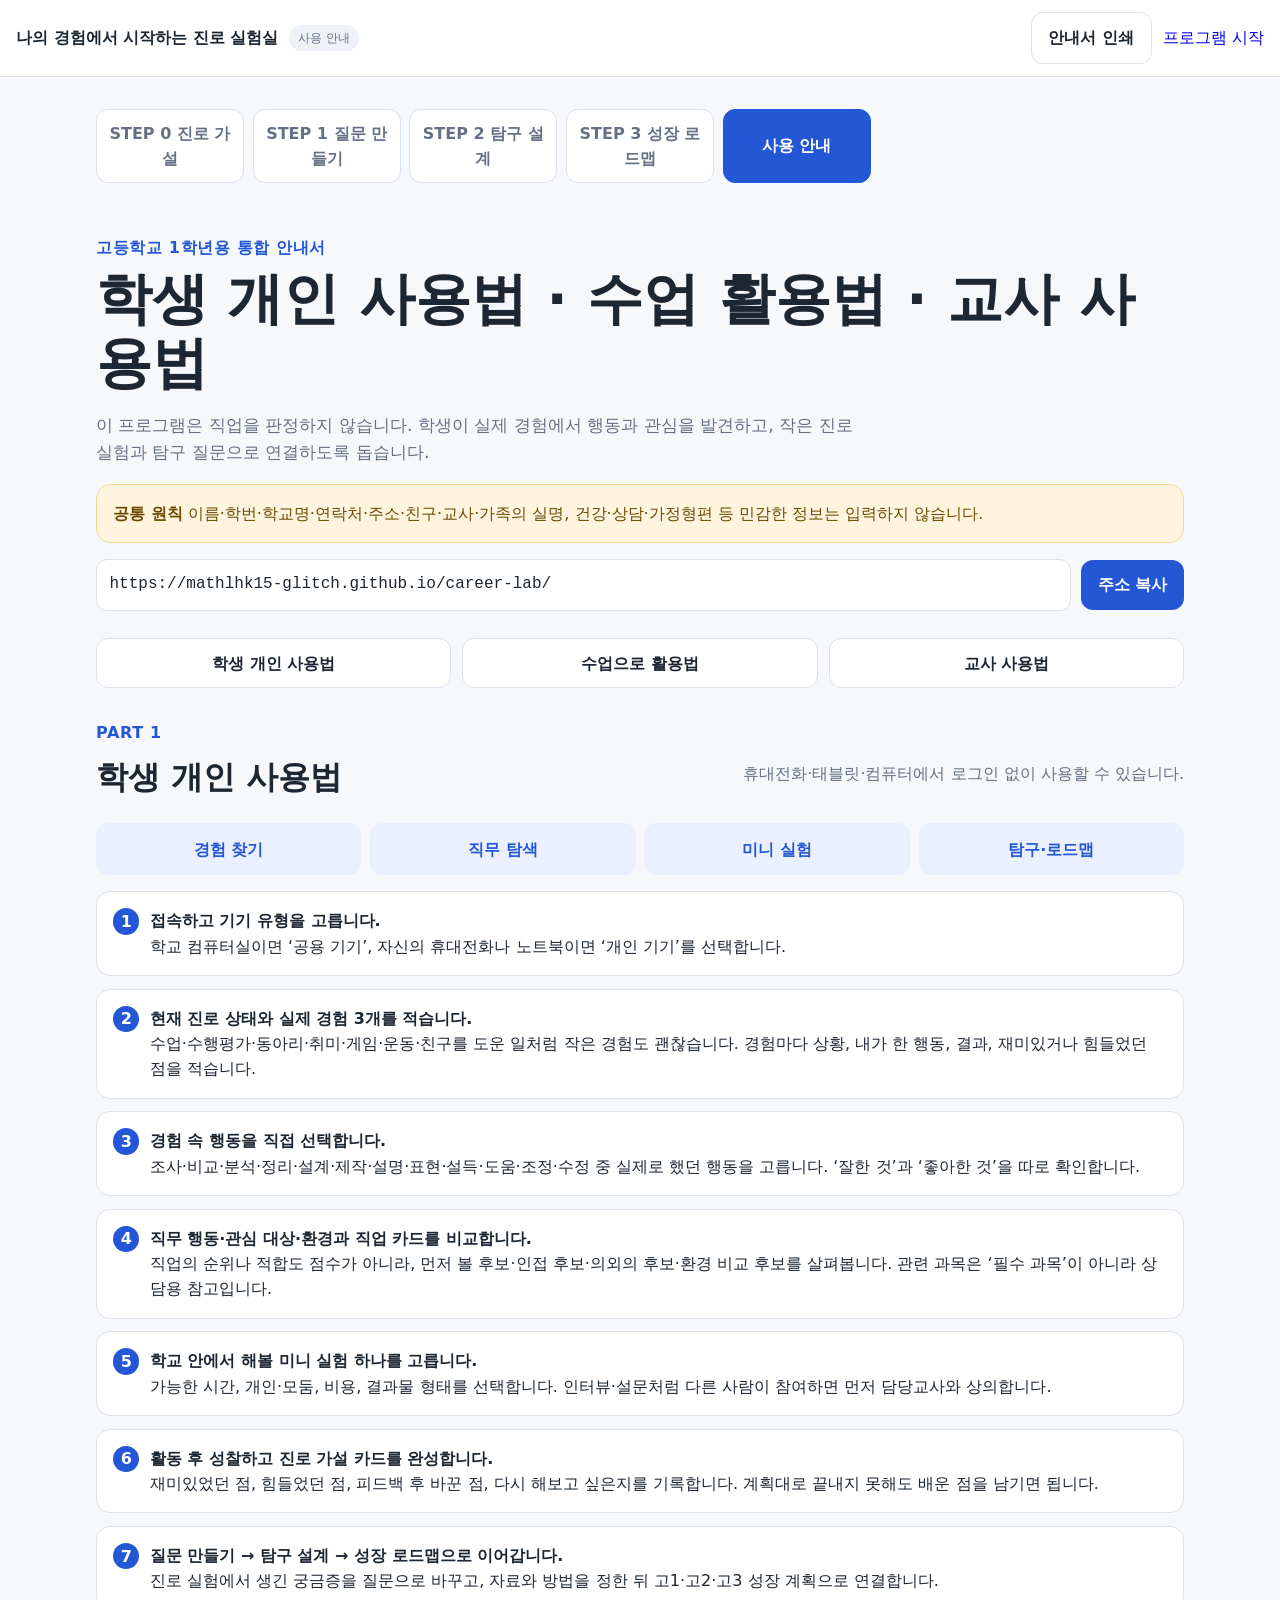
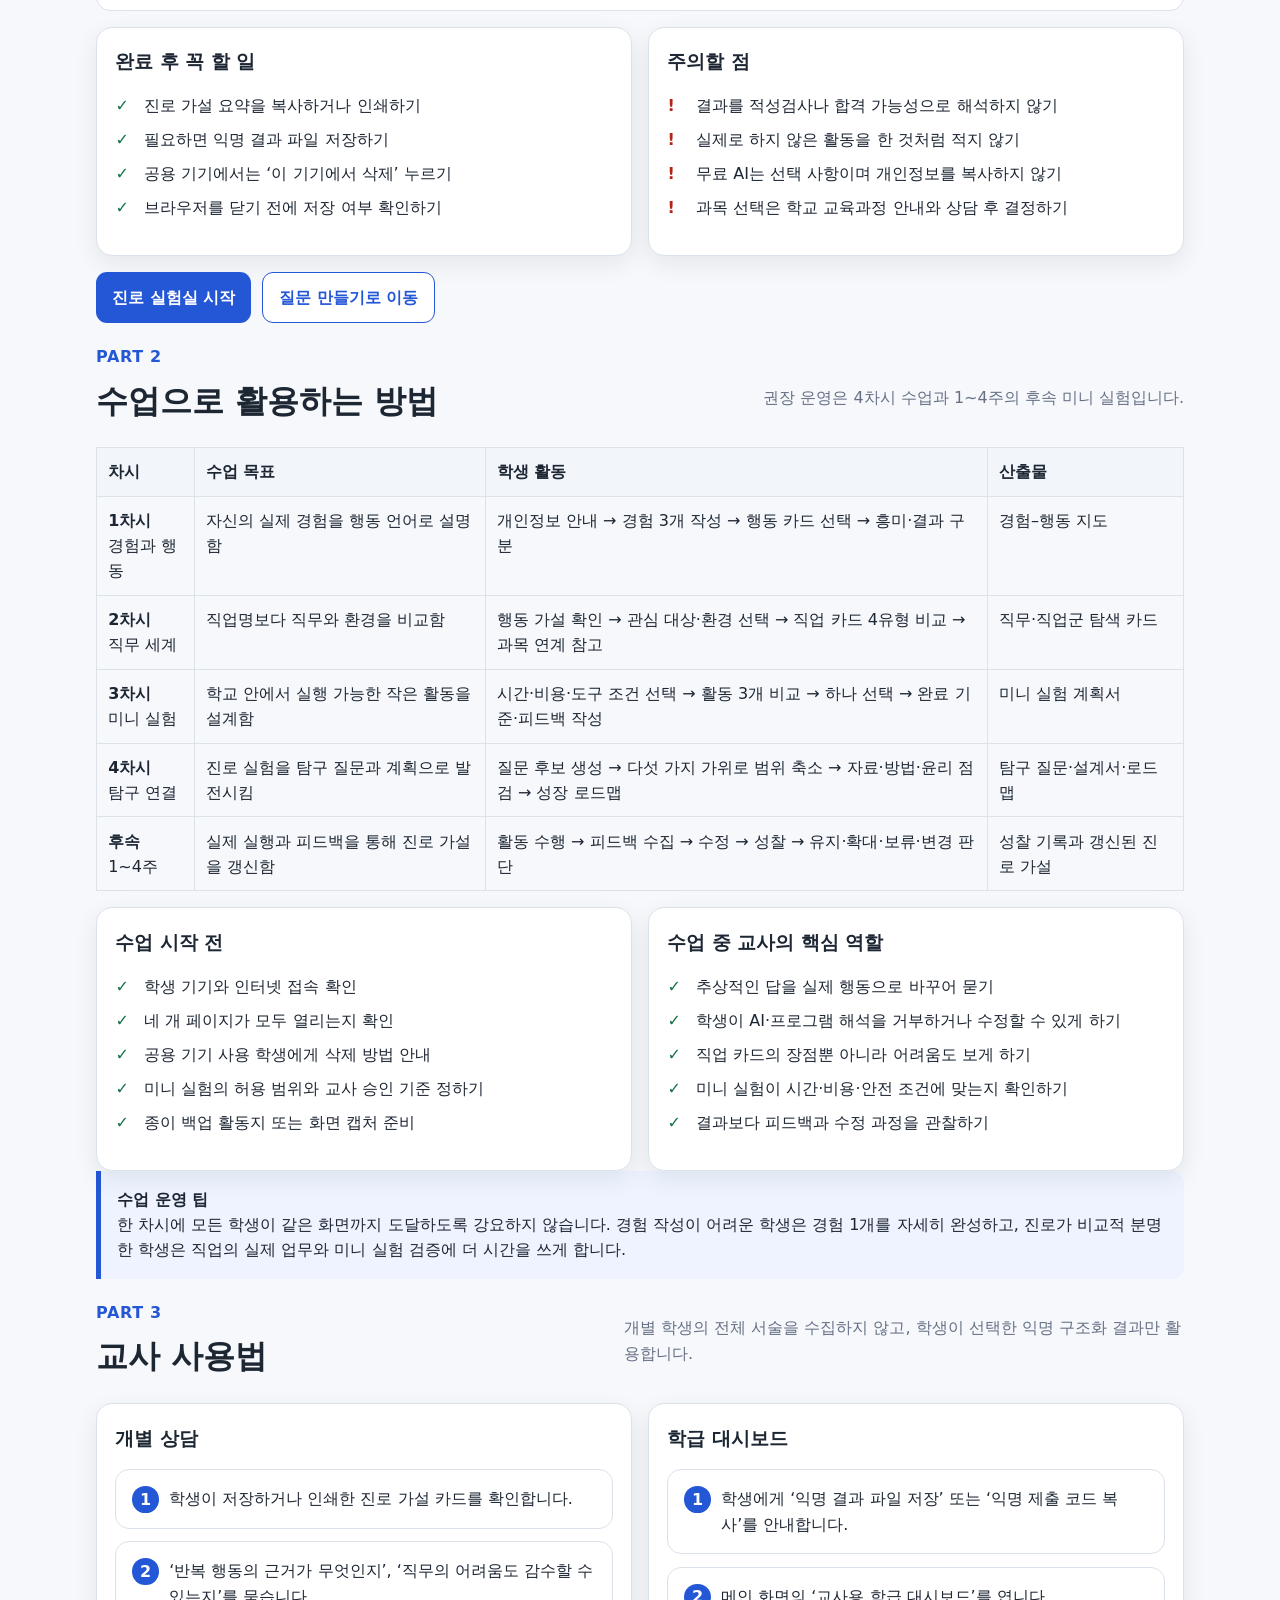
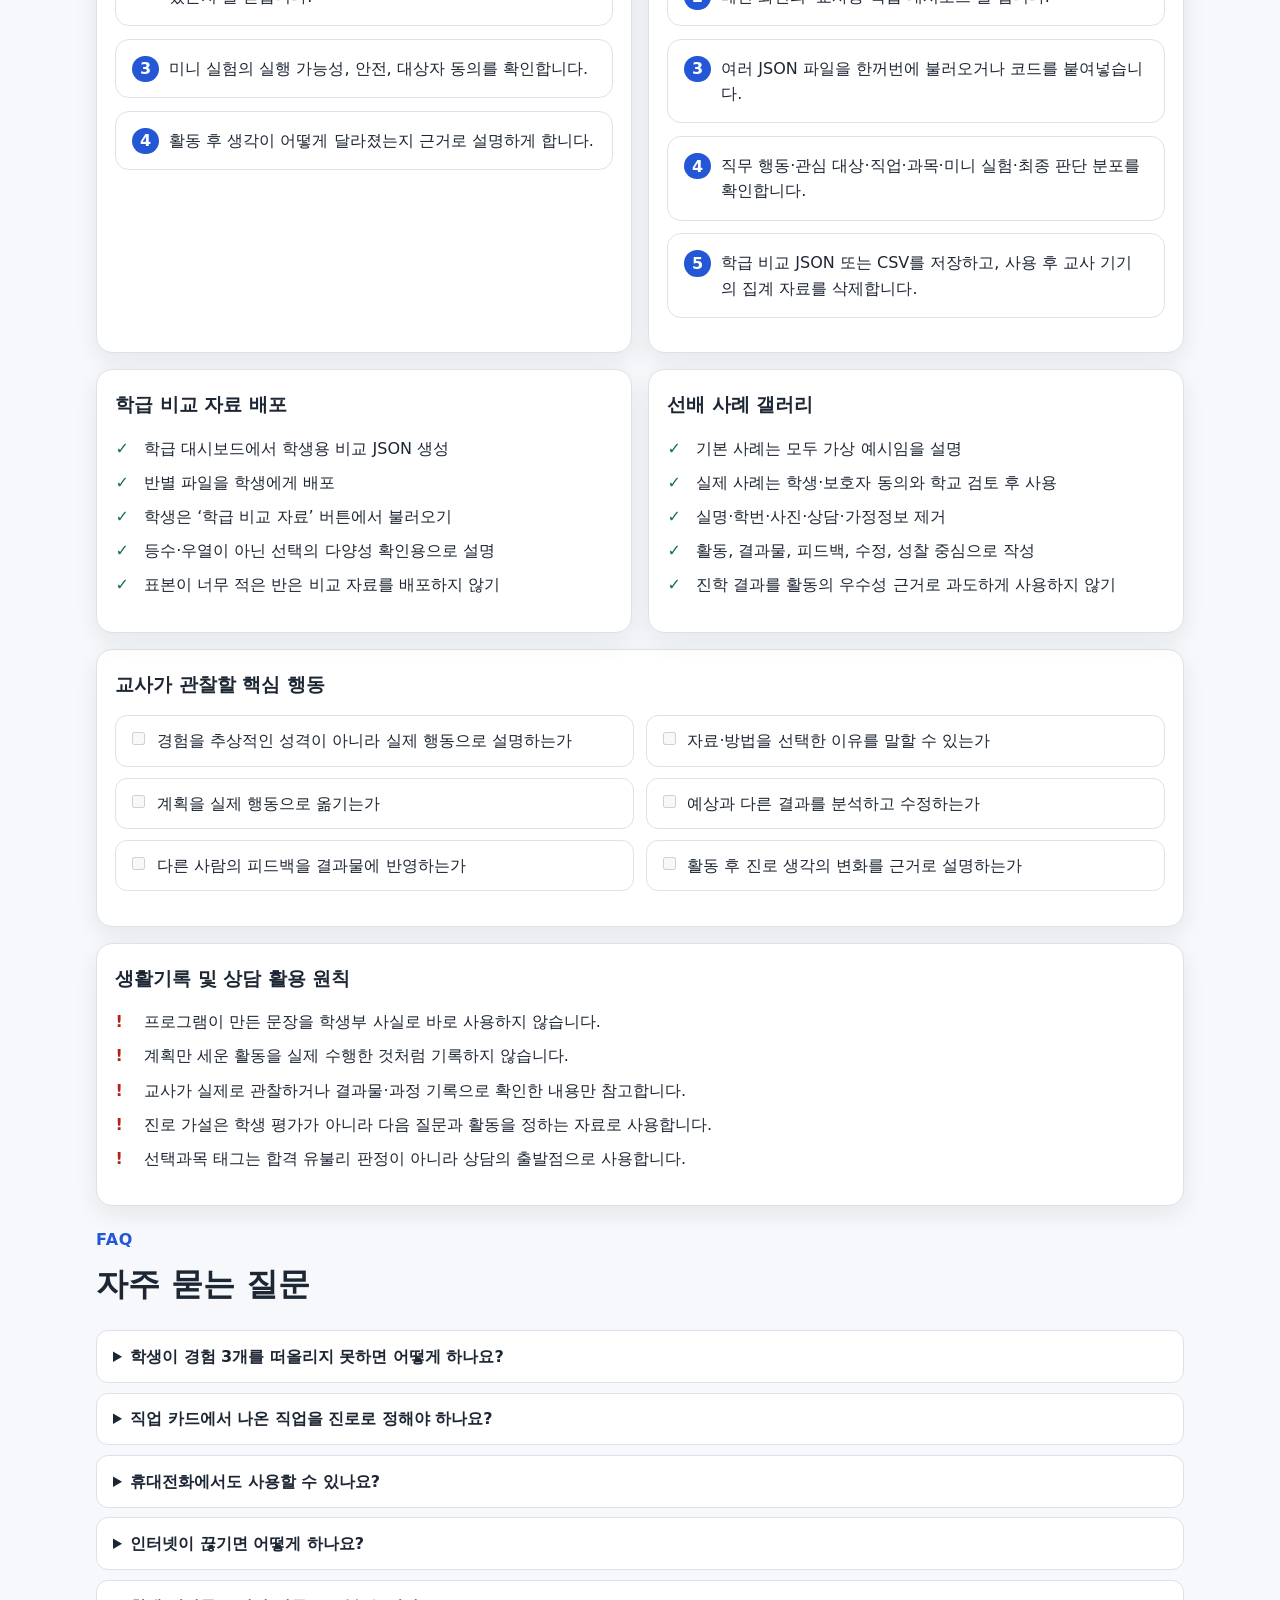
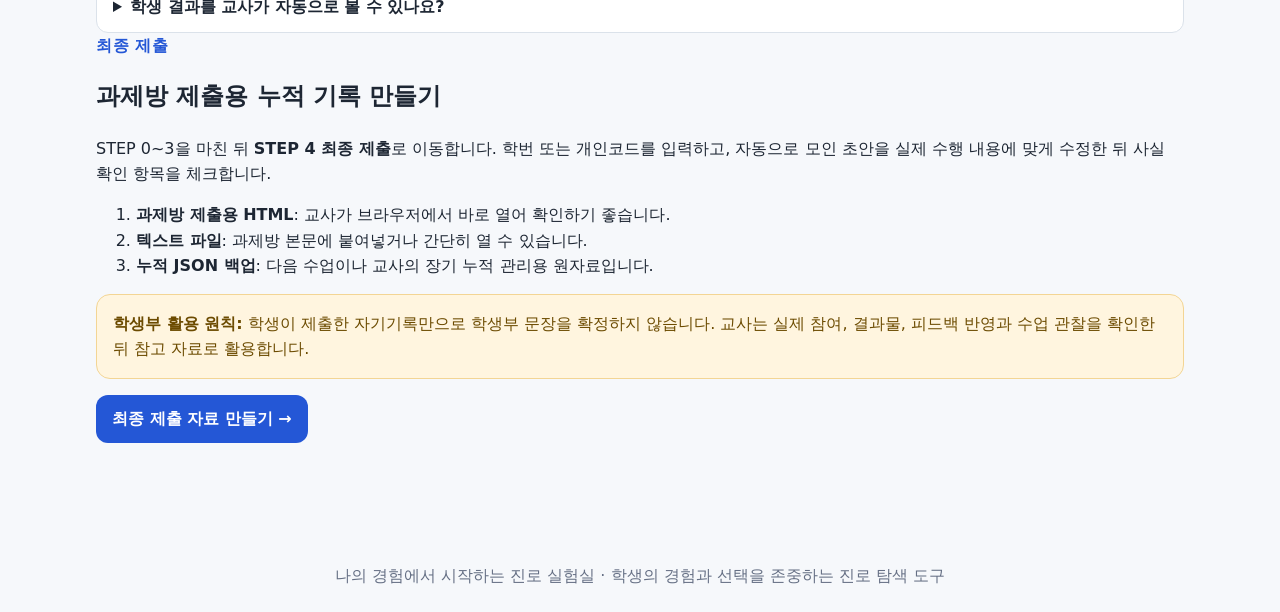
==== commit 05aa3110: "Add files via upload" ====
--- a/guide.html
+++ b/guide.html
@@ -102,7 +102,9 @@
       <details><summary>인터넷이 끊기면 어떻게 하나요?</summary><p>페이지가 이미 열려 있다면 일부 작업은 계속 가능하지만 새로고침이나 페이지 이동에서 문제가 생길 수 있습니다. 수업 전 접속을 확인하고 종이 백업지를 준비하는 것이 안전합니다.</p></details>
       <details><summary>학생 결과를 교사가 자동으로 볼 수 있나요?</summary><p>아닙니다. 서버가 없으므로 자동 수집되지 않습니다. 학생이 익명 결과 파일이나 코드를 직접 제출한 경우에만 교사가 학급 대시보드에서 집계할 수 있습니다.</p></details>
     </section>
-  </main>
+  
+<section class="guide-section" id="final-submit"><p class="eyebrow">최종 제출</p><h2>과제방 제출용 누적 기록 만들기</h2><p>STEP 0~3을 마친 뒤 <strong>STEP 4 최종 제출</strong>로 이동합니다. 학번 또는 개인코드를 입력하고, 자동으로 모인 초안을 실제 수행 내용에 맞게 수정한 뒤 사실 확인 항목을 체크합니다.</p><ol><li><strong>과제방 제출용 HTML</strong>: 교사가 브라우저에서 바로 열어 확인하기 좋습니다.</li><li><strong>텍스트 파일</strong>: 과제방 본문에 붙여넣거나 간단히 열 수 있습니다.</li><li><strong>누적 JSON 백업</strong>: 다음 수업이나 교사의 장기 누적 관리용 원자료입니다.</li></ol><div class="notice warning"><strong>학생부 활용 원칙:</strong> 학생이 제출한 자기기록만으로 학생부 문장을 확정하지 않습니다. 교사는 실제 참여, 결과물, 피드백 반영과 수업 관찰을 확인한 뒤 참고 자료로 활용합니다.</div><p><a class="button-link" href="submission.html">최종 제출 자료 만들기 →</a></p></section>
+</main>
 
   <footer>나의 경험에서 시작하는 진로 실험실 · 학생의 경험과 선택을 존중하는 진로 탐색 도구</footer>
   <script>
--- a/style.css
+++ b/style.css
@@ -8,6 +8,22 @@
 @media(max-width:760px){.course-grid,.gallery-grid,.dashboard-tools,.dashboard-summary,.dashboard-grid{grid-template-columns:1fr}.bar-row{grid-template-columns:1fr}.bar-row b{justify-self:end}.wide-dialog{max-width:calc(100% - 1rem)}}
 
 /* Integrated STEP 0-3 flow */
-.flow-nav{display:grid;grid-template-columns:repeat(4,minmax(0,1fr));gap:.55rem;margin:0 0 1.1rem}.flow-nav a{display:flex;align-items:center;justify-content:center;text-align:center;min-height:46px;padding:.65rem .5rem;border:1px solid var(--line);border-radius:12px;background:#fff;color:var(--muted);font-weight:750;text-decoration:none}.flow-nav a[aria-current="page"]{background:var(--primary);color:#fff;border-color:var(--primary)}.flow-hero{padding:1.5rem 0 .4rem}.flow-hero h1{font-size:clamp(2rem,5vw,3.4rem);line-height:1.13;margin:.35rem 0}.flow-shell .candidate-card{display:flex;gap:.8rem;align-items:flex-start;padding:1rem;border:1px solid var(--line);border-radius:14px;background:#fff}.flow-shell .candidate-card input{width:auto;margin-top:.25rem}.check-grid{display:grid;grid-template-columns:repeat(2,minmax(0,1fr));gap:.7rem;margin:1rem 0}.check-grid label{display:flex;align-items:flex-start;gap:.55rem;padding:.75rem;border:1px solid var(--line);border-radius:12px;background:#fff}.check-grid input{width:auto;margin-top:.25rem}.roadmap-year-grid{display:grid;grid-template-columns:repeat(3,minmax(0,1fr));gap:1rem}.year-card{margin:0}.year-badge{display:inline-block;padding:.3rem .65rem;border-radius:999px;background:var(--primary-soft);color:var(--primary);font-weight:800}.milestone-grid{display:grid;grid-template-columns:repeat(2,minmax(0,1fr));gap:.8rem}.print-only{display:none}
+.flow-nav{display:grid;grid-template-columns:repeat(5,minmax(0,1fr));gap:.55rem;margin:0 0 1.1rem}.flow-nav a{display:flex;align-items:center;justify-content:center;text-align:center;min-height:46px;padding:.65rem .5rem;border:1px solid var(--line);border-radius:12px;background:#fff;color:var(--muted);font-weight:750;text-decoration:none}.flow-nav a[aria-current="page"]{background:var(--primary);color:#fff;border-color:var(--primary)}.flow-hero{padding:1.5rem 0 .4rem}.flow-hero h1{font-size:clamp(2rem,5vw,3.4rem);line-height:1.13;margin:.35rem 0}.flow-shell .candidate-card{display:flex;gap:.8rem;align-items:flex-start;padding:1rem;border:1px solid var(--line);border-radius:14px;background:#fff}.flow-shell .candidate-card input{width:auto;margin-top:.25rem}.check-grid{display:grid;grid-template-columns:repeat(2,minmax(0,1fr));gap:.7rem;margin:1rem 0}.check-grid label{display:flex;align-items:flex-start;gap:.55rem;padding:.75rem;border:1px solid var(--line);border-radius:12px;background:#fff}.check-grid input{width:auto;margin-top:.25rem}.roadmap-year-grid{display:grid;grid-template-columns:repeat(3,minmax(0,1fr));gap:1rem}.year-card{margin:0}.year-badge{display:inline-block;padding:.3rem .65rem;border-radius:999px;background:var(--primary-soft);color:var(--primary);font-weight:800}.milestone-grid{display:grid;grid-template-columns:repeat(2,minmax(0,1fr));gap:.8rem}.print-only{display:none}
 @media(max-width:760px){.flow-nav{grid-template-columns:1fr 1fr}.roadmap-year-grid,.milestone-grid,.check-grid{grid-template-columns:1fr}.flow-nav a{font-size:.82rem}}
 @media print{.flow-nav,.flow-hero,.topbar,footer{display:none!important}.print-only{display:block!important}.flow-shell>.card:not(.print-only),.flow-shell>.roadmap-year-grid,.flow-shell>.notice{display:none!important}.inquiry-print,.flow-shell>.print-only{display:block!important}.summary-card{max-height:none;overflow:visible}.summary-card:before{content:none}}
+
+/* v3.2 사용 안내 바로가기 */
+a.button-link{display:inline-flex;align-items:center;justify-content:center;gap:.35rem;border:0;border-radius:12px;background:var(--primary);color:#fff;padding:.72rem 1rem;font-weight:750;text-decoration:none;cursor:pointer;white-space:nowrap}
+a.button-link:hover{filter:brightness(.96)}
+a.button-link.ghost{background:transparent;color:var(--primary);border:1px solid var(--line)}
+.topbar a.button-link.ghost{color:var(--text);background:#fff}
+.guide-callout{display:flex;align-items:center;justify-content:space-between;gap:1rem;margin:1rem 0;padding:1rem 1.1rem;border:1px solid #c8def5;border-radius:16px;background:#eef6ff}
+.guide-callout strong{font-size:1.05rem}.guide-callout p{margin:.2rem 0 0;color:#365f85}
+@media(max-width:760px){.guide-callout{align-items:stretch;flex-direction:column}.guide-callout a.button-link{width:100%}.topbar a.guide-shortcut{width:100%}}
+
+/* v3.3 최종 제출 */
+.flow-nav{grid-template-columns:repeat(7,minmax(0,1fr))}
+.source-checklist{display:grid;grid-template-columns:repeat(4,minmax(0,1fr));gap:.75rem}.source-item{display:flex;gap:.7rem;align-items:flex-start;padding:.85rem;border:1px solid var(--line);border-radius:14px;background:#fff}.source-item>span{display:grid;place-items:center;flex:0 0 1.8rem;height:1.8rem;border-radius:50%;font-weight:900}.source-item.ready>span{background:#eaf8ef;color:var(--ok)}.source-item.missing>span{background:#fff5df;color:var(--warn)}.source-item small{display:block;color:var(--muted);margin-top:.15rem}.submission-form{display:grid;gap:.8rem}.submission-preview{border:1px solid var(--line);border-radius:16px;padding:1.2rem;background:#fff}.submission-preview h3{font-size:1.6rem;margin:.1rem 0 1rem}.submission-preview h4{margin:1.2rem 0 .35rem;color:var(--primary)}.submission-preview p{margin:.2rem 0;white-space:normal}.submission-meta{background:#f4f6fa;padding:.75rem;border-radius:10px}.submission-disclaimer{margin-top:1.4rem!important;padding:.8rem;border:1px solid #f0d28b;border-radius:10px;background:#fff8e7;font-size:.9rem}.identity-card .field-grid{grid-template-columns:repeat(2,minmax(0,1fr))}
+@media(max-width:900px){.flow-nav{grid-template-columns:repeat(2,minmax(0,1fr))}.source-checklist{grid-template-columns:1fr 1fr}}
+@media(max-width:760px){.source-checklist,.identity-card .field-grid{grid-template-columns:1fr}}
+@media print{.submission-shell>.card:not(#submissionPreviewCard),.submission-shell>.notice,.submission-shell>.flow-hero{display:none!important}.submission-preview-card{display:block!important;border:0!important;box-shadow:none!important;padding:0!important}.submission-preview{border:0;padding:0}.submission-preview h3{font-size:18pt}.submission-preview h4{font-size:11pt;break-after:avoid}.submission-preview section{break-inside:avoid;page-break-inside:avoid}.submission-meta,.submission-disclaimer{border:1px solid #999;background:white}}
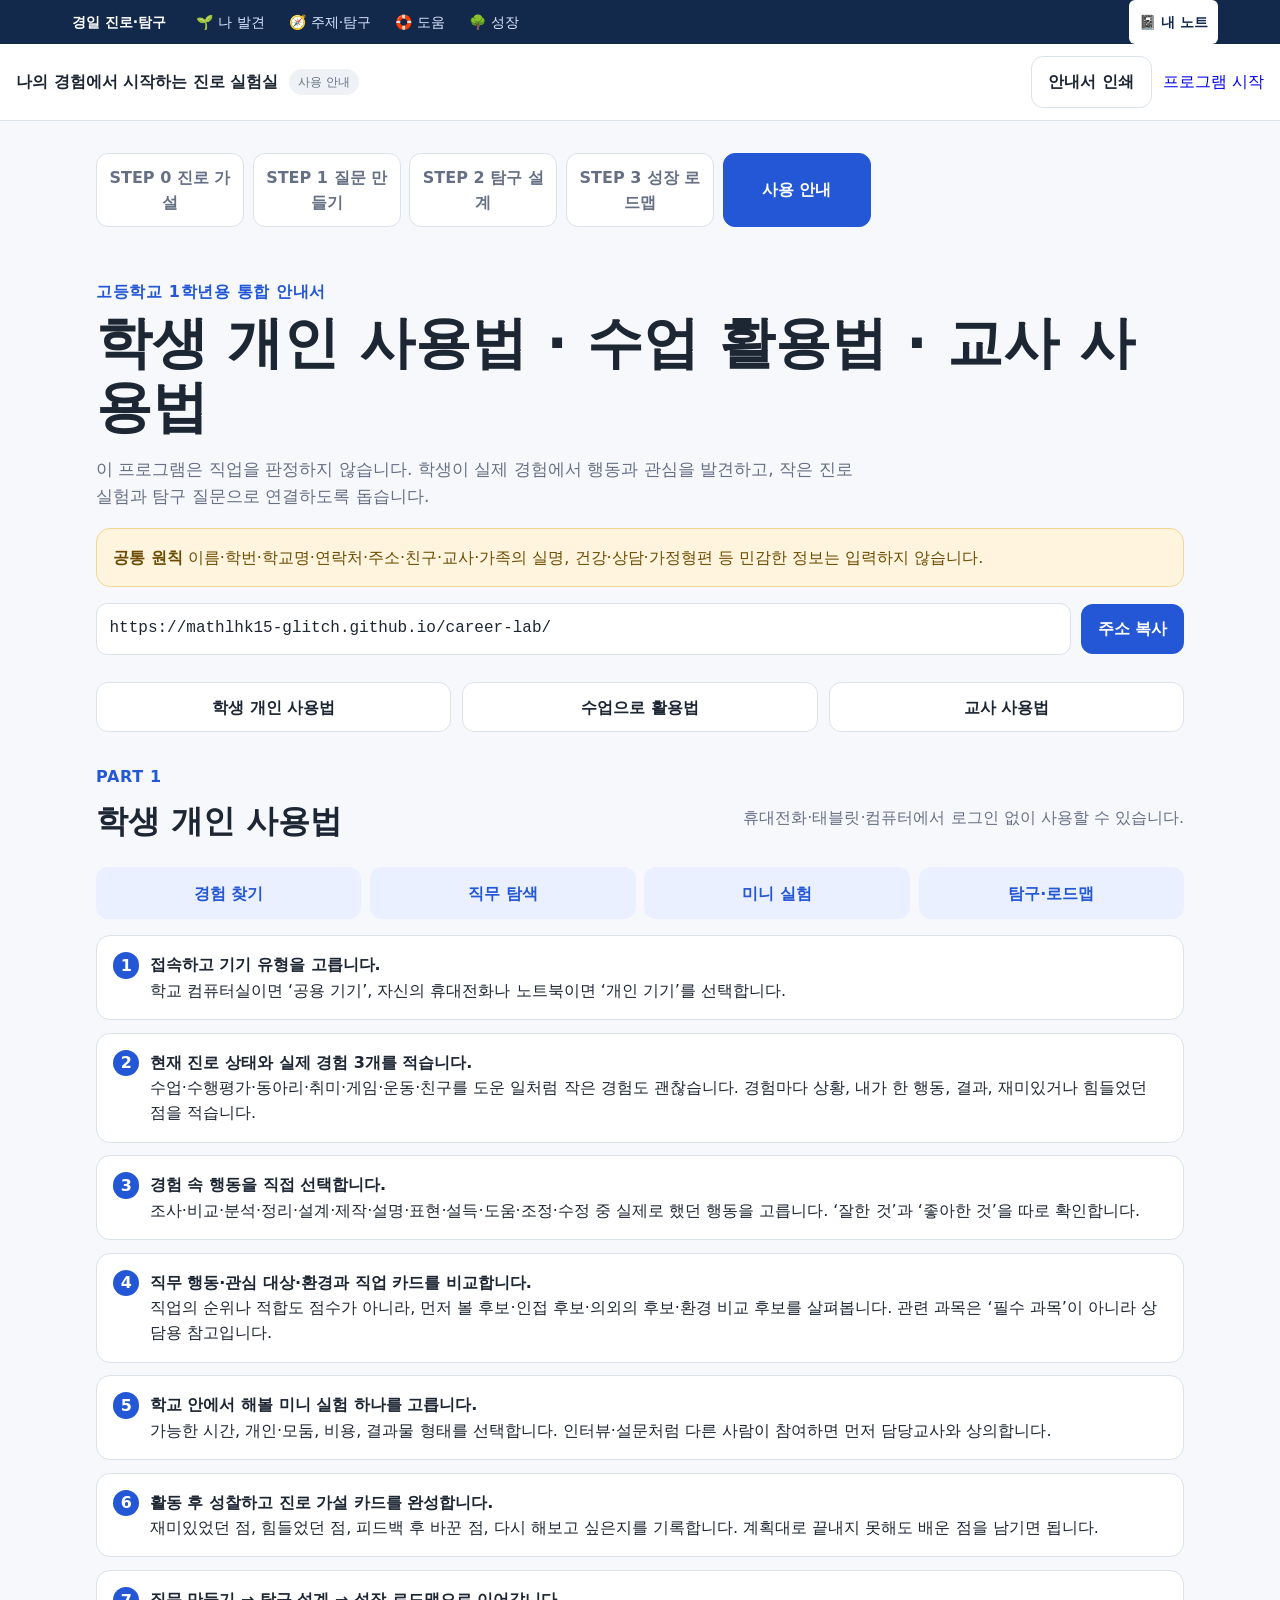
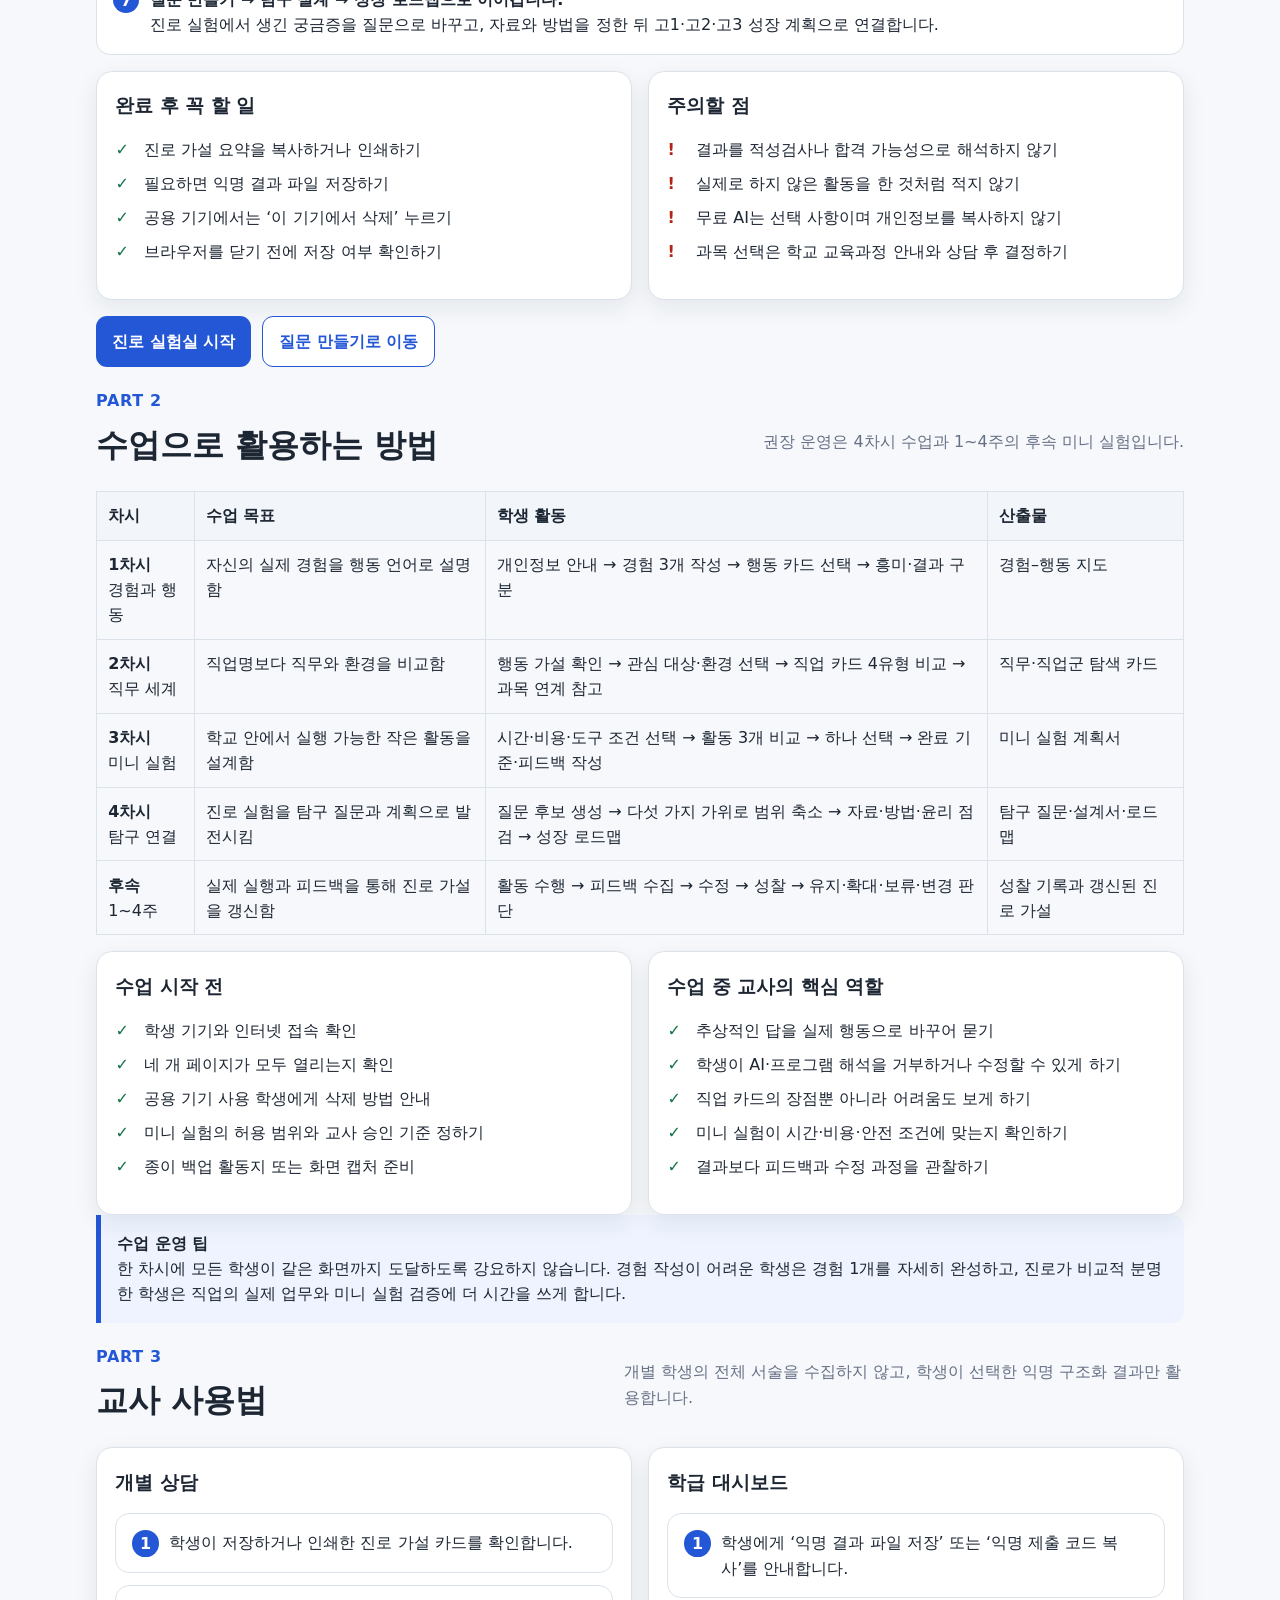
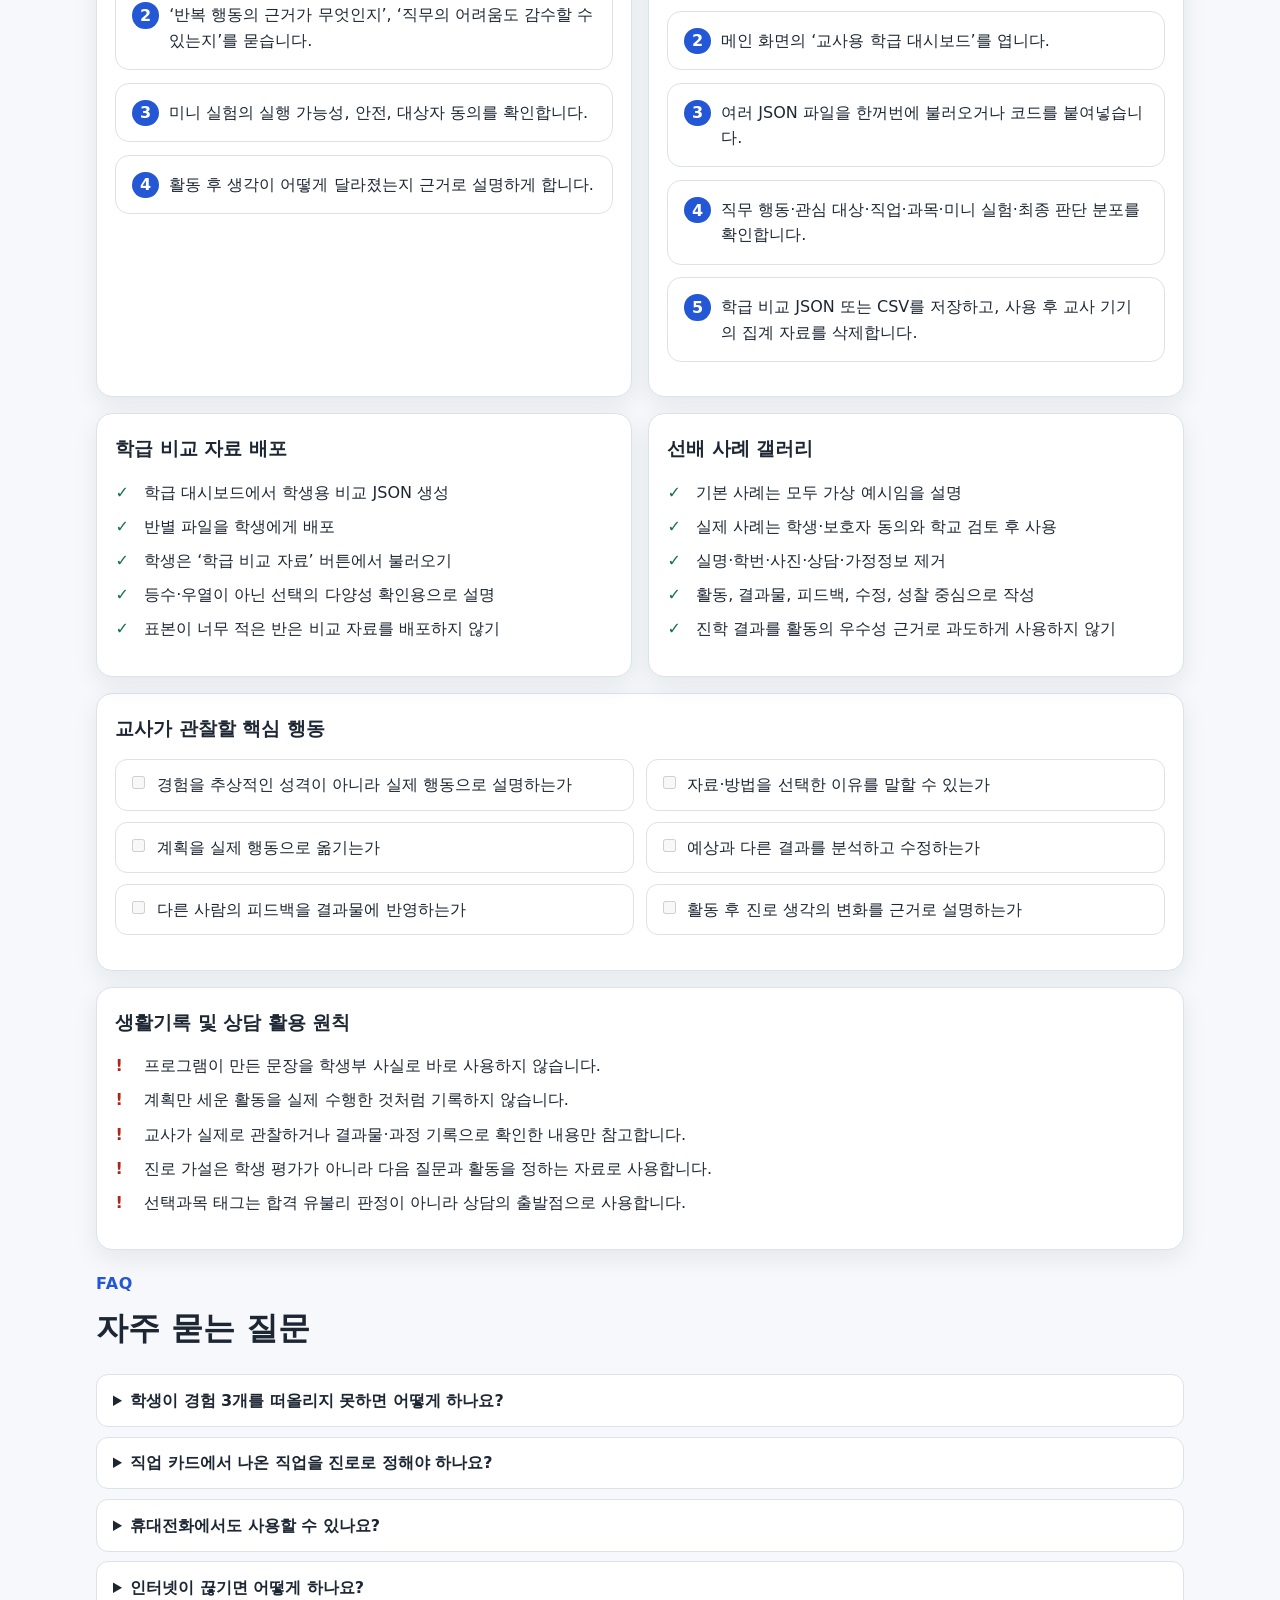
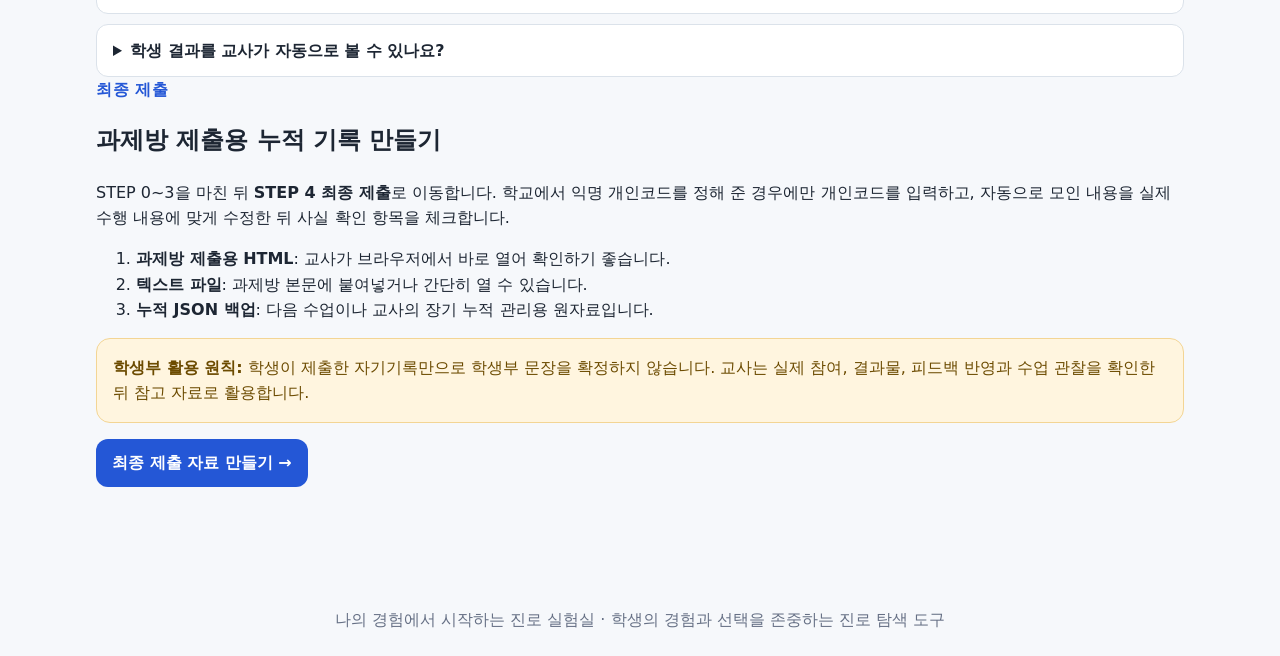
==== commit 25ec3405: "Add files via upload" ====
--- a/guide.html
+++ b/guide.html
@@ -103,7 +103,7 @@
       <details><summary>학생 결과를 교사가 자동으로 볼 수 있나요?</summary><p>아닙니다. 서버가 없으므로 자동 수집되지 않습니다. 학생이 익명 결과 파일이나 코드를 직접 제출한 경우에만 교사가 학급 대시보드에서 집계할 수 있습니다.</p></details>
     </section>
   
-<section class="guide-section" id="final-submit"><p class="eyebrow">최종 제출</p><h2>과제방 제출용 누적 기록 만들기</h2><p>STEP 0~3을 마친 뒤 <strong>STEP 4 최종 제출</strong>로 이동합니다. 학번 또는 개인코드를 입력하고, 자동으로 모인 초안을 실제 수행 내용에 맞게 수정한 뒤 사실 확인 항목을 체크합니다.</p><ol><li><strong>과제방 제출용 HTML</strong>: 교사가 브라우저에서 바로 열어 확인하기 좋습니다.</li><li><strong>텍스트 파일</strong>: 과제방 본문에 붙여넣거나 간단히 열 수 있습니다.</li><li><strong>누적 JSON 백업</strong>: 다음 수업이나 교사의 장기 누적 관리용 원자료입니다.</li></ol><div class="notice warning"><strong>학생부 활용 원칙:</strong> 학생이 제출한 자기기록만으로 학생부 문장을 확정하지 않습니다. 교사는 실제 참여, 결과물, 피드백 반영과 수업 관찰을 확인한 뒤 참고 자료로 활용합니다.</div><p><a class="button-link" href="submission.html">최종 제출 자료 만들기 →</a></p></section>
+<section class="guide-section" id="final-submit"><p class="eyebrow">최종 제출</p><h2>과제방 제출용 누적 기록 만들기</h2><p>STEP 0~3을 마친 뒤 <strong>STEP 4 최종 제출</strong>로 이동합니다. 학교에서 익명 개인코드를 정해 준 경우에만 개인코드를 입력하고, 자동으로 모인 내용을 실제 수행 내용에 맞게 수정한 뒤 사실 확인 항목을 체크합니다.</p><ol><li><strong>과제방 제출용 HTML</strong>: 교사가 브라우저에서 바로 열어 확인하기 좋습니다.</li><li><strong>텍스트 파일</strong>: 과제방 본문에 붙여넣거나 간단히 열 수 있습니다.</li><li><strong>누적 JSON 백업</strong>: 다음 수업이나 교사의 장기 누적 관리용 원자료입니다.</li></ol><div class="notice warning"><strong>학생부 활용 원칙:</strong> 학생이 제출한 자기기록만으로 학생부 문장을 확정하지 않습니다. 교사는 실제 참여, 결과물, 피드백 반영과 수업 관찰을 확인한 뒤 참고 자료로 활용합니다.</div><p><a class="button-link" href="submission.html">최종 제출 자료 만들기 →</a></p></section>
 </main>
 
   <footer>나의 경험에서 시작하는 진로 실험실 · 학생의 경험과 선택을 존중하는 진로 탐색 도구</footer>
@@ -116,5 +116,6 @@
       setTimeout(()=>copyButton.textContent='주소 복사',1400);
     });
   </script>
+<script src="inquiry-standard.js"></script><script src="inquiry-notes.js"></script><script src="kyungil-link.js"></script>
 </body>
 </html>
--- a/style.css
+++ b/style.css
@@ -27,3 +27,18 @@
 @media(max-width:900px){.flow-nav{grid-template-columns:repeat(2,minmax(0,1fr))}.source-checklist{grid-template-columns:1fr 1fr}}
 @media(max-width:760px){.source-checklist,.identity-card .field-grid{grid-template-columns:1fr}}
 @media print{.submission-shell>.card:not(#submissionPreviewCard),.submission-shell>.notice,.submission-shell>.flow-hero{display:none!important}.submission-preview-card{display:block!important;border:0!important;box-shadow:none!important;padding:0!important}.submission-preview{border:0;padding:0}.submission-preview h3{font-size:18pt}.submission-preview h4{font-size:11pt;break-after:avoid}.submission-preview section{break-inside:avoid;page-break-inside:avoid}.submission-meta,.submission-disclaimer{border:1px solid #999;background:white}}
+
+/* v3.5 모바일 첫 화면 단순화 */
+.top-more{position:relative}
+.top-more summary{list-style:none;cursor:pointer;min-height:44px;padding:.62rem .85rem;border:1px solid var(--line);border-radius:10px;background:#fff;color:var(--text);font-weight:700;display:flex;align-items:center;justify-content:center}
+.top-more summary::-webkit-details-marker{display:none}
+.top-more-menu{position:absolute;right:0;top:calc(100% + 6px);z-index:40;width:min(260px,80vw);padding:8px;background:#fff;border:1px solid var(--line);border-radius:12px;box-shadow:var(--shadow);display:grid;gap:6px}
+.top-more-menu button{width:100%}
+@media(max-width:760px){
+  .topbar{padding:.55rem .7rem;gap:.5rem}
+  .topbar>div:first-child{width:100%}
+  .top-actions{width:100%;display:grid;grid-template-columns:repeat(4,minmax(0,1fr));gap:6px}
+  .top-actions>a,.top-actions>button,.top-actions>details{width:100%;min-width:0}
+  .top-actions>a,.top-actions>button,.top-more summary{padding:.5rem .35rem;font-size:.78rem;white-space:normal;line-height:1.2}
+  .top-more-menu{right:0}
+}
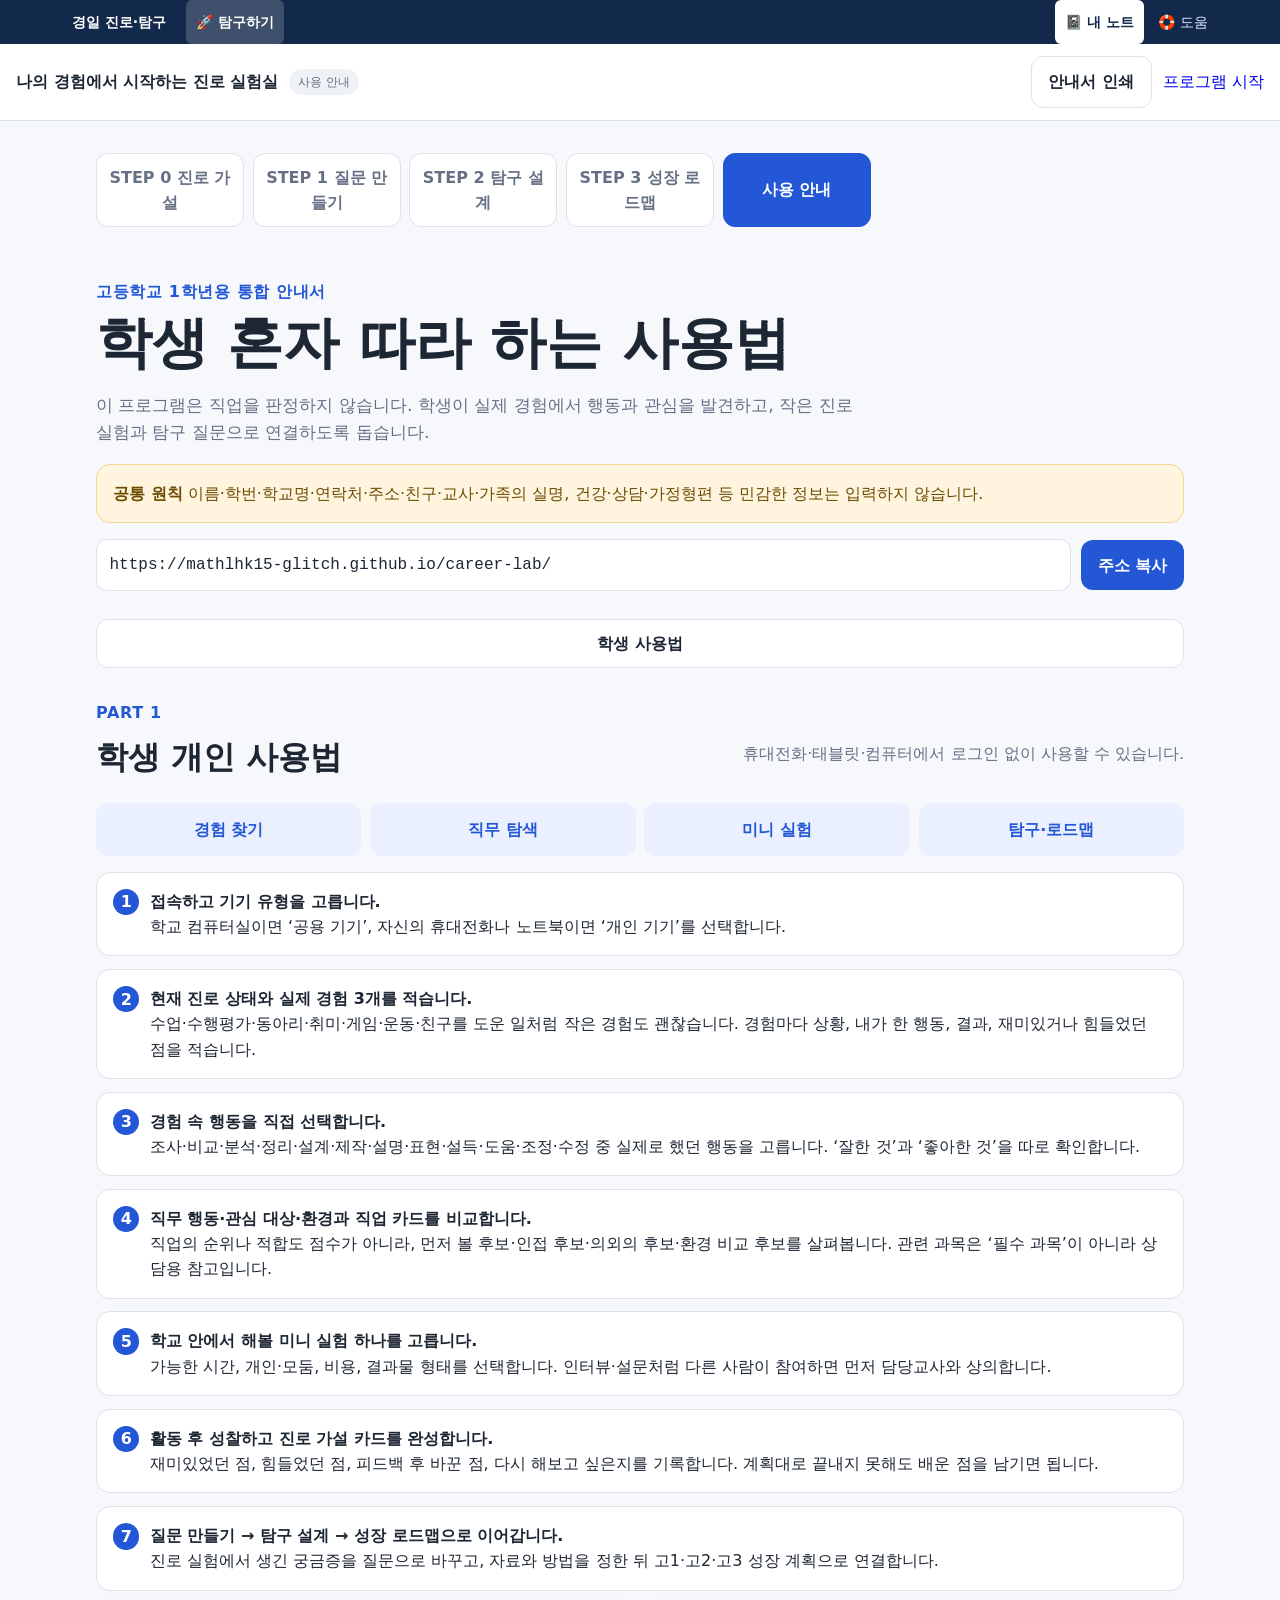
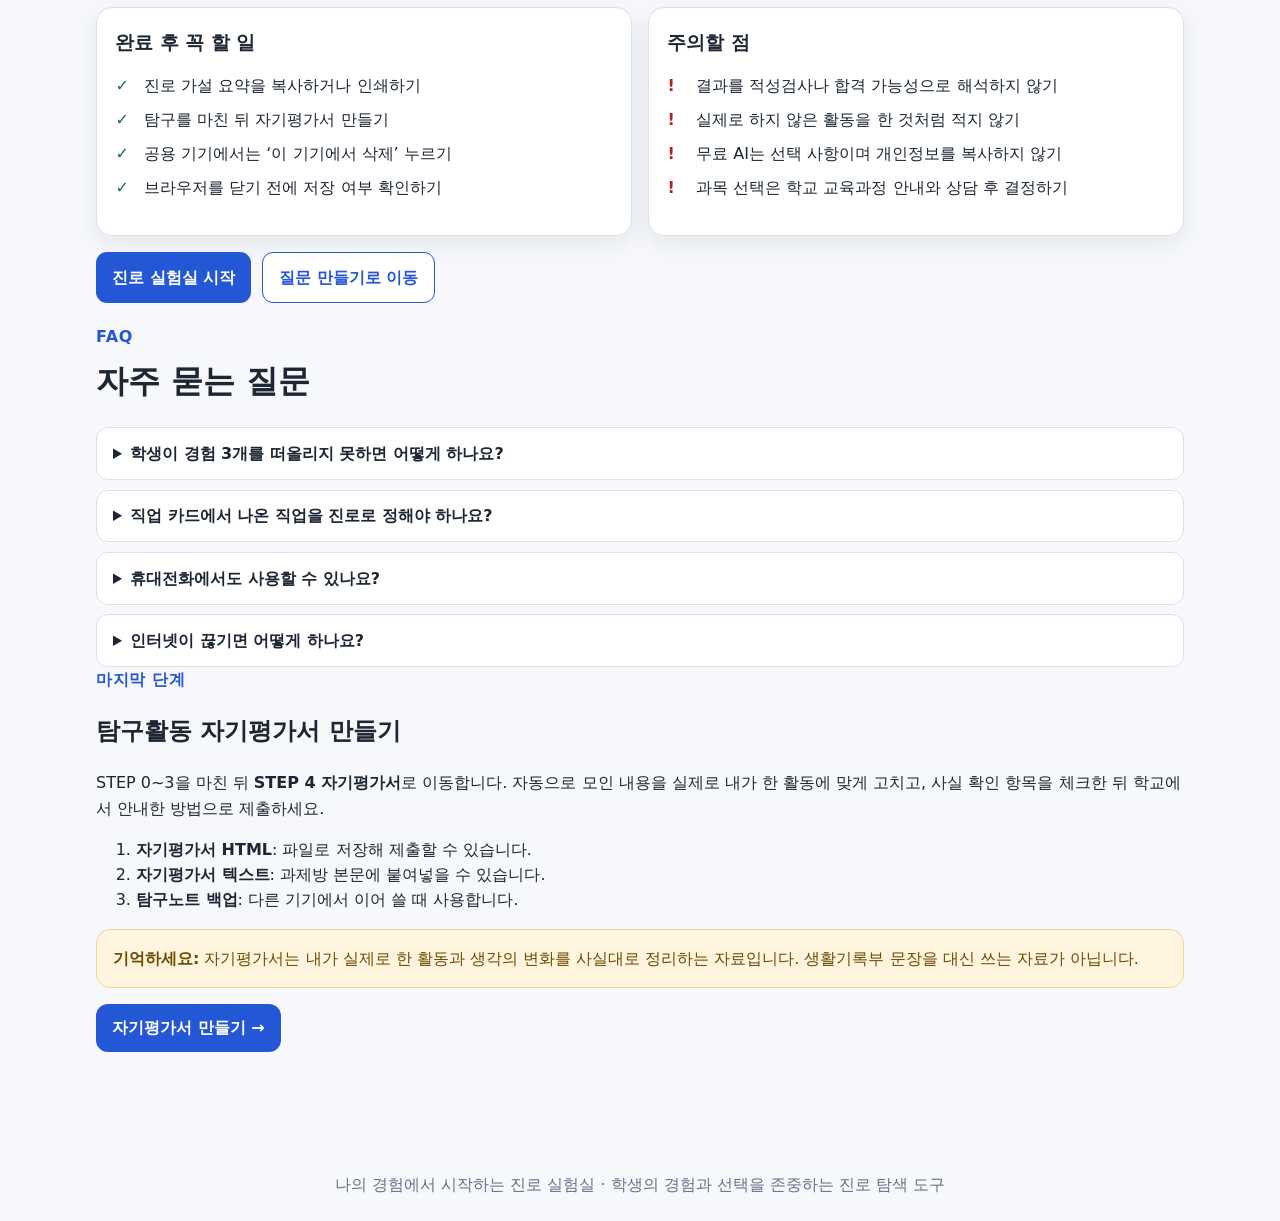
==== commit 2b735cfe: "Add files via upload" ====
--- a/guide.html
+++ b/guide.html
@@ -3,11 +3,11 @@
 <head>
   <meta charset="UTF-8" />
   <meta name="viewport" content="width=device-width, initial-scale=1.0" />
-  <meta name="description" content="나의 경험에서 시작하는 진로 실험실 학생·수업·교사용 안내" />
+  <meta name="description" content="나의 경험에서 시작하는 진로 실험실 학생 사용 안내" />
   <title>사용 안내 | 나의 경험에서 시작하는 진로 실험실</title>
   <link rel="stylesheet" href="style.css" />
   <style>
-    .guide-hero{padding:2.2rem 0 1rem}.guide-hero h1{font-size:clamp(2rem,5vw,3.5rem);line-height:1.14;margin:.35rem 0}.guide-tabs{display:grid;grid-template-columns:repeat(3,1fr);gap:.7rem;position:sticky;top:68px;z-index:20;background:rgba(246,248,251,.96);backdrop-filter:blur(10px);padding:.7rem 0}.guide-tabs a{display:flex;justify-content:center;align-items:center;min-height:46px;padding:.7rem;border:1px solid var(--line);border-radius:12px;background:#fff;color:var(--text);font-weight:800;text-decoration:none}.guide-tabs a:hover{border-color:var(--primary);color:var(--primary)}.guide-section{scroll-margin-top:150px}.guide-grid{display:grid;grid-template-columns:repeat(2,minmax(0,1fr));gap:1rem}.guide-card{border:1px solid var(--line);border-radius:16px;background:#fff;padding:1.15rem;box-shadow:var(--shadow)}.guide-card h3{margin:.1rem 0 .7rem}.step-list{counter-reset:guide-step;display:grid;gap:.8rem;padding:0;list-style:none}.step-list>li{counter-increment:guide-step;position:relative;padding:1rem 1rem 1rem 3.3rem;border:1px solid var(--line);border-radius:14px;background:#fff}.step-list>li:before{content:counter(guide-step);position:absolute;left:1rem;top:1rem;width:1.65rem;height:1.65rem;border-radius:50%;display:flex;align-items:center;justify-content:center;background:var(--primary);color:#fff;font-weight:850}.mini-flow{display:grid;grid-template-columns:repeat(4,1fr);gap:.55rem;margin:1rem 0}.mini-flow div{padding:.85rem .55rem;text-align:center;border-radius:12px;background:var(--primary-soft);color:var(--primary);font-weight:800}.time-table{width:100%;border-collapse:collapse}.time-table th,.time-table td{border:1px solid var(--line);padding:.7rem;vertical-align:top}.time-table th{background:#f2f5fa;text-align:left}.check-list{display:grid;gap:.55rem;padding:0;list-style:none}.check-list li{padding-left:1.8rem;position:relative}.check-list li:before{content:'✓';position:absolute;left:0;color:var(--ok);font-weight:900}.warning-list li:before{content:'!';color:var(--danger)}.quick-actions{display:flex;gap:.7rem;flex-wrap:wrap;margin:1rem 0}.quick-actions a,.quick-actions button{display:inline-flex;align-items:center;justify-content:center;padding:.75rem 1rem;border-radius:11px;background:var(--primary);color:#fff;border:0;font-weight:800;text-decoration:none}.quick-actions .secondary-link{background:#fff;color:var(--primary);border:1px solid var(--primary)}.guide-note{border-left:5px solid var(--primary);padding:1rem;background:#eef3ff;border-radius:0 12px 12px 0}.copy-box{display:grid;grid-template-columns:1fr auto;gap:.6rem;align-items:center}.copy-box input{font-family:ui-monospace,SFMono-Regular,Menlo,monospace}.faq details{border:1px solid var(--line);border-radius:12px;background:#fff;padding:.8rem 1rem}.faq details+details{margin-top:.6rem}.faq summary{font-weight:800;cursor:pointer}.print-heading{display:none}
+    .guide-hero{padding:2.2rem 0 1rem}.guide-hero h1{font-size:clamp(2rem,5vw,3.5rem);line-height:1.14;margin:.35rem 0}.guide-tabs{display:grid;grid-template-columns:1fr;gap:.7rem;position:sticky;top:68px;z-index:20;background:rgba(246,248,251,.96);backdrop-filter:blur(10px);padding:.7rem 0}.guide-tabs a{display:flex;justify-content:center;align-items:center;min-height:46px;padding:.7rem;border:1px solid var(--line);border-radius:12px;background:#fff;color:var(--text);font-weight:800;text-decoration:none}.guide-tabs a:hover{border-color:var(--primary);color:var(--primary)}.guide-section{scroll-margin-top:150px}.guide-grid{display:grid;grid-template-columns:repeat(2,minmax(0,1fr));gap:1rem}.guide-card{border:1px solid var(--line);border-radius:16px;background:#fff;padding:1.15rem;box-shadow:var(--shadow)}.guide-card h3{margin:.1rem 0 .7rem}.step-list{counter-reset:guide-step;display:grid;gap:.8rem;padding:0;list-style:none}.step-list>li{counter-increment:guide-step;position:relative;padding:1rem 1rem 1rem 3.3rem;border:1px solid var(--line);border-radius:14px;background:#fff}.step-list>li:before{content:counter(guide-step);position:absolute;left:1rem;top:1rem;width:1.65rem;height:1.65rem;border-radius:50%;display:flex;align-items:center;justify-content:center;background:var(--primary);color:#fff;font-weight:850}.mini-flow{display:grid;grid-template-columns:repeat(4,1fr);gap:.55rem;margin:1rem 0}.mini-flow div{padding:.85rem .55rem;text-align:center;border-radius:12px;background:var(--primary-soft);color:var(--primary);font-weight:800}.time-table{width:100%;border-collapse:collapse}.time-table th,.time-table td{border:1px solid var(--line);padding:.7rem;vertical-align:top}.time-table th{background:#f2f5fa;text-align:left}.check-list{display:grid;gap:.55rem;padding:0;list-style:none}.check-list li{padding-left:1.8rem;position:relative}.check-list li:before{content:'✓';position:absolute;left:0;color:var(--ok);font-weight:900}.warning-list li:before{content:'!';color:var(--danger)}.quick-actions{display:flex;gap:.7rem;flex-wrap:wrap;margin:1rem 0}.quick-actions a,.quick-actions button{display:inline-flex;align-items:center;justify-content:center;padding:.75rem 1rem;border-radius:11px;background:var(--primary);color:#fff;border:0;font-weight:800;text-decoration:none}.quick-actions .secondary-link{background:#fff;color:var(--primary);border:1px solid var(--primary)}.guide-note{border-left:5px solid var(--primary);padding:1rem;background:#eef3ff;border-radius:0 12px 12px 0}.copy-box{display:grid;grid-template-columns:1fr auto;gap:.6rem;align-items:center}.copy-box input{font-family:ui-monospace,SFMono-Regular,Menlo,monospace}.faq details{border:1px solid var(--line);border-radius:12px;background:#fff;padding:.8rem 1rem}.faq details+details{margin-top:.6rem}.faq summary{font-weight:800;cursor:pointer}.print-heading{display:none}
     @media(max-width:760px){.guide-tabs{top:0}.guide-grid,.mini-flow{grid-template-columns:1fr}.guide-tabs{grid-template-columns:1fr}.copy-box{grid-template-columns:1fr}.time-table{font-size:.88rem}}
     @media print{body{font-size:9.5pt}.topbar,.flow-nav,.guide-tabs,.quick-actions,.no-print{display:none!important}.guide-hero{padding:0}.guide-section{break-before:page}.guide-section:first-of-type{break-before:auto}.guide-card,.step-list>li,.time-table{break-inside:avoid;box-shadow:none}.print-heading{display:block}.app-shell{max-width:none;padding:0}.guide-grid{grid-template-columns:1fr 1fr}}
   </style>
@@ -29,7 +29,7 @@
 
     <section class="guide-hero">
       <p class="eyebrow">고등학교 1학년용 통합 안내서</p>
-      <h1>학생 개인 사용법 · 수업 활용법 · 교사 사용법</h1>
+      <h1>학생 혼자 따라 하는 사용법</h1>
       <p class="lead">이 프로그램은 직업을 판정하지 않습니다. 학생이 실제 경험에서 행동과 관심을 발견하고, 작은 진로 실험과 탐구 질문으로 연결하도록 돕습니다.</p>
       <div class="notice warning"><strong>공통 원칙</strong> 이름·학번·학교명·연락처·주소·친구·교사·가족의 실명, 건강·상담·가정형편 등 민감한 정보는 입력하지 않습니다.</div>
       <div class="copy-box no-print">
@@ -38,11 +38,7 @@
       </div>
     </section>
 
-    <nav class="guide-tabs no-print" aria-label="사용 대상별 안내">
-      <a href="#student">학생 개인 사용법</a>
-      <a href="#class">수업으로 활용법</a>
-      <a href="#teacher">교사 사용법</a>
-    </nav>
+    <nav class="guide-tabs no-print" aria-label="사용 안내"><a href="#student">학생 사용법</a></nav>
 
     <section id="student" class="guide-section">
       <div class="section-head"><div><p class="eyebrow">PART 1</p><h2>학생 개인 사용법</h2></div><p>휴대전화·태블릿·컴퓨터에서 로그인 없이 사용할 수 있습니다.</p></div>
@@ -57,42 +53,12 @@
         <li><strong>질문 만들기 → 탐구 설계 → 성장 로드맵으로 이어갑니다.</strong><br>진로 실험에서 생긴 궁금증을 질문으로 바꾸고, 자료와 방법을 정한 뒤 고1·고2·고3 성장 계획으로 연결합니다.</li>
       </ol>
       <div class="guide-grid">
-        <article class="guide-card"><h3>완료 후 꼭 할 일</h3><ul class="check-list"><li>진로 가설 요약을 복사하거나 인쇄하기</li><li>필요하면 익명 결과 파일 저장하기</li><li>공용 기기에서는 ‘이 기기에서 삭제’ 누르기</li><li>브라우저를 닫기 전에 저장 여부 확인하기</li></ul></article>
+        <article class="guide-card"><h3>완료 후 꼭 할 일</h3><ul class="check-list"><li>진로 가설 요약을 복사하거나 인쇄하기</li><li>탐구를 마친 뒤 자기평가서 만들기</li><li>공용 기기에서는 ‘이 기기에서 삭제’ 누르기</li><li>브라우저를 닫기 전에 저장 여부 확인하기</li></ul></article>
         <article class="guide-card"><h3>주의할 점</h3><ul class="check-list warning-list"><li>결과를 적성검사나 합격 가능성으로 해석하지 않기</li><li>실제로 하지 않은 활동을 한 것처럼 적지 않기</li><li>무료 AI는 선택 사항이며 개인정보를 복사하지 않기</li><li>과목 선택은 학교 교육과정 안내와 상담 후 결정하기</li></ul></article>
       </div>
       <div class="quick-actions no-print"><a href="index.html">진로 실험실 시작</a><a class="secondary-link" href="keyword.html">질문 만들기로 이동</a></div>
     </section>
 
-    <section id="class" class="guide-section">
-      <div class="section-head"><div><p class="eyebrow">PART 2</p><h2>수업으로 활용하는 방법</h2></div><p>권장 운영은 4차시 수업과 1~4주의 후속 미니 실험입니다.</p></div>
-      <table class="time-table">
-        <thead><tr><th>차시</th><th>수업 목표</th><th>학생 활동</th><th>산출물</th></tr></thead>
-        <tbody>
-          <tr><td><strong>1차시</strong><br>경험과 행동</td><td>자신의 실제 경험을 행동 언어로 설명함</td><td>개인정보 안내 → 경험 3개 작성 → 행동 카드 선택 → 흥미·결과 구분</td><td>경험–행동 지도</td></tr>
-          <tr><td><strong>2차시</strong><br>직무 세계</td><td>직업명보다 직무와 환경을 비교함</td><td>행동 가설 확인 → 관심 대상·환경 선택 → 직업 카드 4유형 비교 → 과목 연계 참고</td><td>직무·직업군 탐색 카드</td></tr>
-          <tr><td><strong>3차시</strong><br>미니 실험</td><td>학교 안에서 실행 가능한 작은 활동을 설계함</td><td>시간·비용·도구 조건 선택 → 활동 3개 비교 → 하나 선택 → 완료 기준·피드백 작성</td><td>미니 실험 계획서</td></tr>
-          <tr><td><strong>4차시</strong><br>탐구 연결</td><td>진로 실험을 탐구 질문과 계획으로 발전시킴</td><td>질문 후보 생성 → 다섯 가지 가위로 범위 축소 → 자료·방법·윤리 점검 → 성장 로드맵</td><td>탐구 질문·설계서·로드맵</td></tr>
-          <tr><td><strong>후속</strong><br>1~4주</td><td>실제 실행과 피드백을 통해 진로 가설을 갱신함</td><td>활동 수행 → 피드백 수집 → 수정 → 성찰 → 유지·확대·보류·변경 판단</td><td>성찰 기록과 갱신된 진로 가설</td></tr>
-        </tbody>
-      </table>
-      <div class="guide-grid" style="margin-top:1rem">
-        <article class="guide-card"><h3>수업 시작 전</h3><ul class="check-list"><li>학생 기기와 인터넷 접속 확인</li><li>네 개 페이지가 모두 열리는지 확인</li><li>공용 기기 사용 학생에게 삭제 방법 안내</li><li>미니 실험의 허용 범위와 교사 승인 기준 정하기</li><li>종이 백업 활동지 또는 화면 캡처 준비</li></ul></article>
-        <article class="guide-card"><h3>수업 중 교사의 핵심 역할</h3><ul class="check-list"><li>추상적인 답을 실제 행동으로 바꾸어 묻기</li><li>학생이 AI·프로그램 해석을 거부하거나 수정할 수 있게 하기</li><li>직업 카드의 장점뿐 아니라 어려움도 보게 하기</li><li>미니 실험이 시간·비용·안전 조건에 맞는지 확인하기</li><li>결과보다 피드백과 수정 과정을 관찰하기</li></ul></article>
-      </div>
-      <div class="guide-note"><strong>수업 운영 팁</strong><br>한 차시에 모든 학생이 같은 화면까지 도달하도록 강요하지 않습니다. 경험 작성이 어려운 학생은 경험 1개를 자세히 완성하고, 진로가 비교적 분명한 학생은 직업의 실제 업무와 미니 실험 검증에 더 시간을 쓰게 합니다.</div>
-    </section>
-
-    <section id="teacher" class="guide-section">
-      <div class="section-head"><div><p class="eyebrow">PART 3</p><h2>교사 사용법</h2></div><p>개별 학생의 전체 서술을 수집하지 않고, 학생이 선택한 익명 구조화 결과만 활용합니다.</p></div>
-      <div class="guide-grid">
-        <article class="guide-card"><h3>개별 상담</h3><ol class="step-list"><li>학생이 저장하거나 인쇄한 진로 가설 카드를 확인합니다.</li><li>‘반복 행동의 근거가 무엇인지’, ‘직무의 어려움도 감수할 수 있는지’를 묻습니다.</li><li>미니 실험의 실행 가능성, 안전, 대상자 동의를 확인합니다.</li><li>활동 후 생각이 어떻게 달라졌는지 근거로 설명하게 합니다.</li></ol></article>
-        <article class="guide-card"><h3>학급 대시보드</h3><ol class="step-list"><li>학생에게 ‘익명 결과 파일 저장’ 또는 ‘익명 제출 코드 복사’를 안내합니다.</li><li>메인 화면의 ‘교사용 학급 대시보드’를 엽니다.</li><li>여러 JSON 파일을 한꺼번에 불러오거나 코드를 붙여넣습니다.</li><li>직무 행동·관심 대상·직업·과목·미니 실험·최종 판단 분포를 확인합니다.</li><li>학급 비교 JSON 또는 CSV를 저장하고, 사용 후 교사 기기의 집계 자료를 삭제합니다.</li></ol></article>
-        <article class="guide-card"><h3>학급 비교 자료 배포</h3><ul class="check-list"><li>학급 대시보드에서 학생용 비교 JSON 생성</li><li>반별 파일을 학생에게 배포</li><li>학생은 ‘학급 비교 자료’ 버튼에서 불러오기</li><li>등수·우열이 아닌 선택의 다양성 확인용으로 설명</li><li>표본이 너무 적은 반은 비교 자료를 배포하지 않기</li></ul></article>
-        <article class="guide-card"><h3>선배 사례 갤러리</h3><ul class="check-list"><li>기본 사례는 모두 가상 예시임을 설명</li><li>실제 사례는 학생·보호자 동의와 학교 검토 후 사용</li><li>실명·학번·사진·상담·가정정보 제거</li><li>활동, 결과물, 피드백, 수정, 성찰 중심으로 작성</li><li>진학 결과를 활동의 우수성 근거로 과도하게 사용하지 않기</li></ul></article>
-      </div>
-      <article class="guide-card" style="margin-top:1rem"><h3>교사가 관찰할 핵심 행동</h3><div class="check-grid"><label><input type="checkbox" disabled> 경험을 추상적인 성격이 아니라 실제 행동으로 설명하는가</label><label><input type="checkbox" disabled> 자료·방법을 선택한 이유를 말할 수 있는가</label><label><input type="checkbox" disabled> 계획을 실제 행동으로 옮기는가</label><label><input type="checkbox" disabled> 예상과 다른 결과를 분석하고 수정하는가</label><label><input type="checkbox" disabled> 다른 사람의 피드백을 결과물에 반영하는가</label><label><input type="checkbox" disabled> 활동 후 진로 생각의 변화를 근거로 설명하는가</label></div></article>
-      <article class="guide-card" style="margin-top:1rem"><h3>생활기록 및 상담 활용 원칙</h3><ul class="check-list warning-list"><li>프로그램이 만든 문장을 학생부 사실로 바로 사용하지 않습니다.</li><li>계획만 세운 활동을 실제 수행한 것처럼 기록하지 않습니다.</li><li>교사가 실제로 관찰하거나 결과물·과정 기록으로 확인한 내용만 참고합니다.</li><li>진로 가설은 학생 평가가 아니라 다음 질문과 활동을 정하는 자료로 사용합니다.</li><li>선택과목 태그는 합격 유불리 판정이 아니라 상담의 출발점으로 사용합니다.</li></ul></article>
-    </section>
 
     <section class="guide-section faq">
       <div class="section-head"><div><p class="eyebrow">FAQ</p><h2>자주 묻는 질문</h2></div></div>
@@ -100,10 +66,10 @@
       <details><summary>직업 카드에서 나온 직업을 진로로 정해야 하나요?</summary><p>아닙니다. 직업 카드는 직무 행동과 환경을 비교하기 위한 후보입니다. 작은 활동으로 일부 직무를 직접 해본 뒤 판단을 유지·확대·보류·변경합니다.</p></details>
       <details><summary>휴대전화에서도 사용할 수 있나요?</summary><p>가능합니다. 다만 긴 경험 작성과 탐구 설계는 화면이 큰 태블릿이나 컴퓨터가 더 편합니다.</p></details>
       <details><summary>인터넷이 끊기면 어떻게 하나요?</summary><p>페이지가 이미 열려 있다면 일부 작업은 계속 가능하지만 새로고침이나 페이지 이동에서 문제가 생길 수 있습니다. 수업 전 접속을 확인하고 종이 백업지를 준비하는 것이 안전합니다.</p></details>
-      <details><summary>학생 결과를 교사가 자동으로 볼 수 있나요?</summary><p>아닙니다. 서버가 없으므로 자동 수집되지 않습니다. 학생이 익명 결과 파일이나 코드를 직접 제출한 경우에만 교사가 학급 대시보드에서 집계할 수 있습니다.</p></details>
+      
     </section>
   
-<section class="guide-section" id="final-submit"><p class="eyebrow">최종 제출</p><h2>과제방 제출용 누적 기록 만들기</h2><p>STEP 0~3을 마친 뒤 <strong>STEP 4 최종 제출</strong>로 이동합니다. 학교에서 익명 개인코드를 정해 준 경우에만 개인코드를 입력하고, 자동으로 모인 내용을 실제 수행 내용에 맞게 수정한 뒤 사실 확인 항목을 체크합니다.</p><ol><li><strong>과제방 제출용 HTML</strong>: 교사가 브라우저에서 바로 열어 확인하기 좋습니다.</li><li><strong>텍스트 파일</strong>: 과제방 본문에 붙여넣거나 간단히 열 수 있습니다.</li><li><strong>누적 JSON 백업</strong>: 다음 수업이나 교사의 장기 누적 관리용 원자료입니다.</li></ol><div class="notice warning"><strong>학생부 활용 원칙:</strong> 학생이 제출한 자기기록만으로 학생부 문장을 확정하지 않습니다. 교사는 실제 참여, 결과물, 피드백 반영과 수업 관찰을 확인한 뒤 참고 자료로 활용합니다.</div><p><a class="button-link" href="submission.html">최종 제출 자료 만들기 →</a></p></section>
+<section class="guide-section" id="final-submit"><p class="eyebrow">마지막 단계</p><h2>탐구활동 자기평가서 만들기</h2><p>STEP 0~3을 마친 뒤 <strong>STEP 4 자기평가서</strong>로 이동합니다. 자동으로 모인 내용을 실제로 내가 한 활동에 맞게 고치고, 사실 확인 항목을 체크한 뒤 학교에서 안내한 방법으로 제출하세요.</p><ol><li><strong>자기평가서 HTML</strong>: 파일로 저장해 제출할 수 있습니다.</li><li><strong>자기평가서 텍스트</strong>: 과제방 본문에 붙여넣을 수 있습니다.</li><li><strong>탐구노트 백업</strong>: 다른 기기에서 이어 쓸 때 사용합니다.</li></ol><div class="notice warning"><strong>기억하세요:</strong> 자기평가서는 내가 실제로 한 활동과 생각의 변화를 사실대로 정리하는 자료입니다. 생활기록부 문장을 대신 쓰는 자료가 아닙니다.</div><p><a class="button-link" href="submission.html">자기평가서 만들기 →</a></p></section>
 </main>
 
   <footer>나의 경험에서 시작하는 진로 실험실 · 학생의 경험과 선택을 존중하는 진로 탐색 도구</footer>
